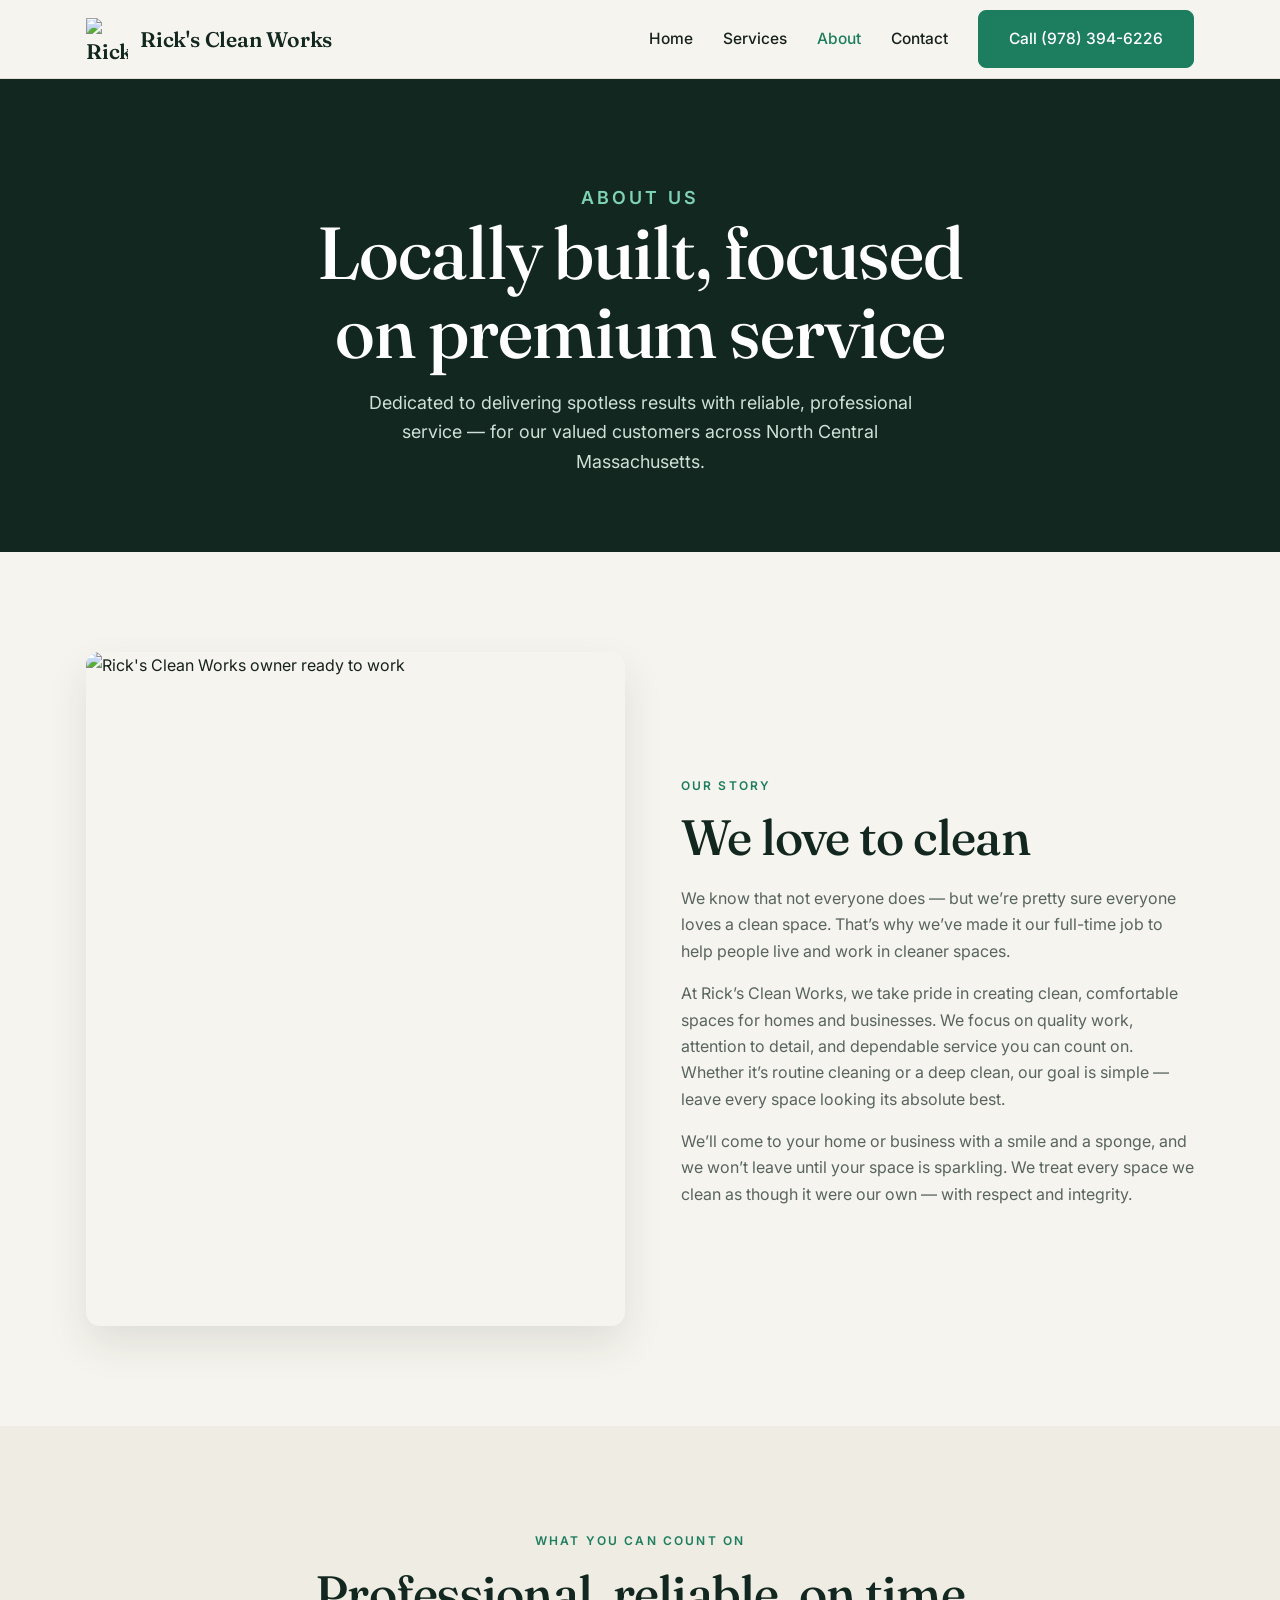
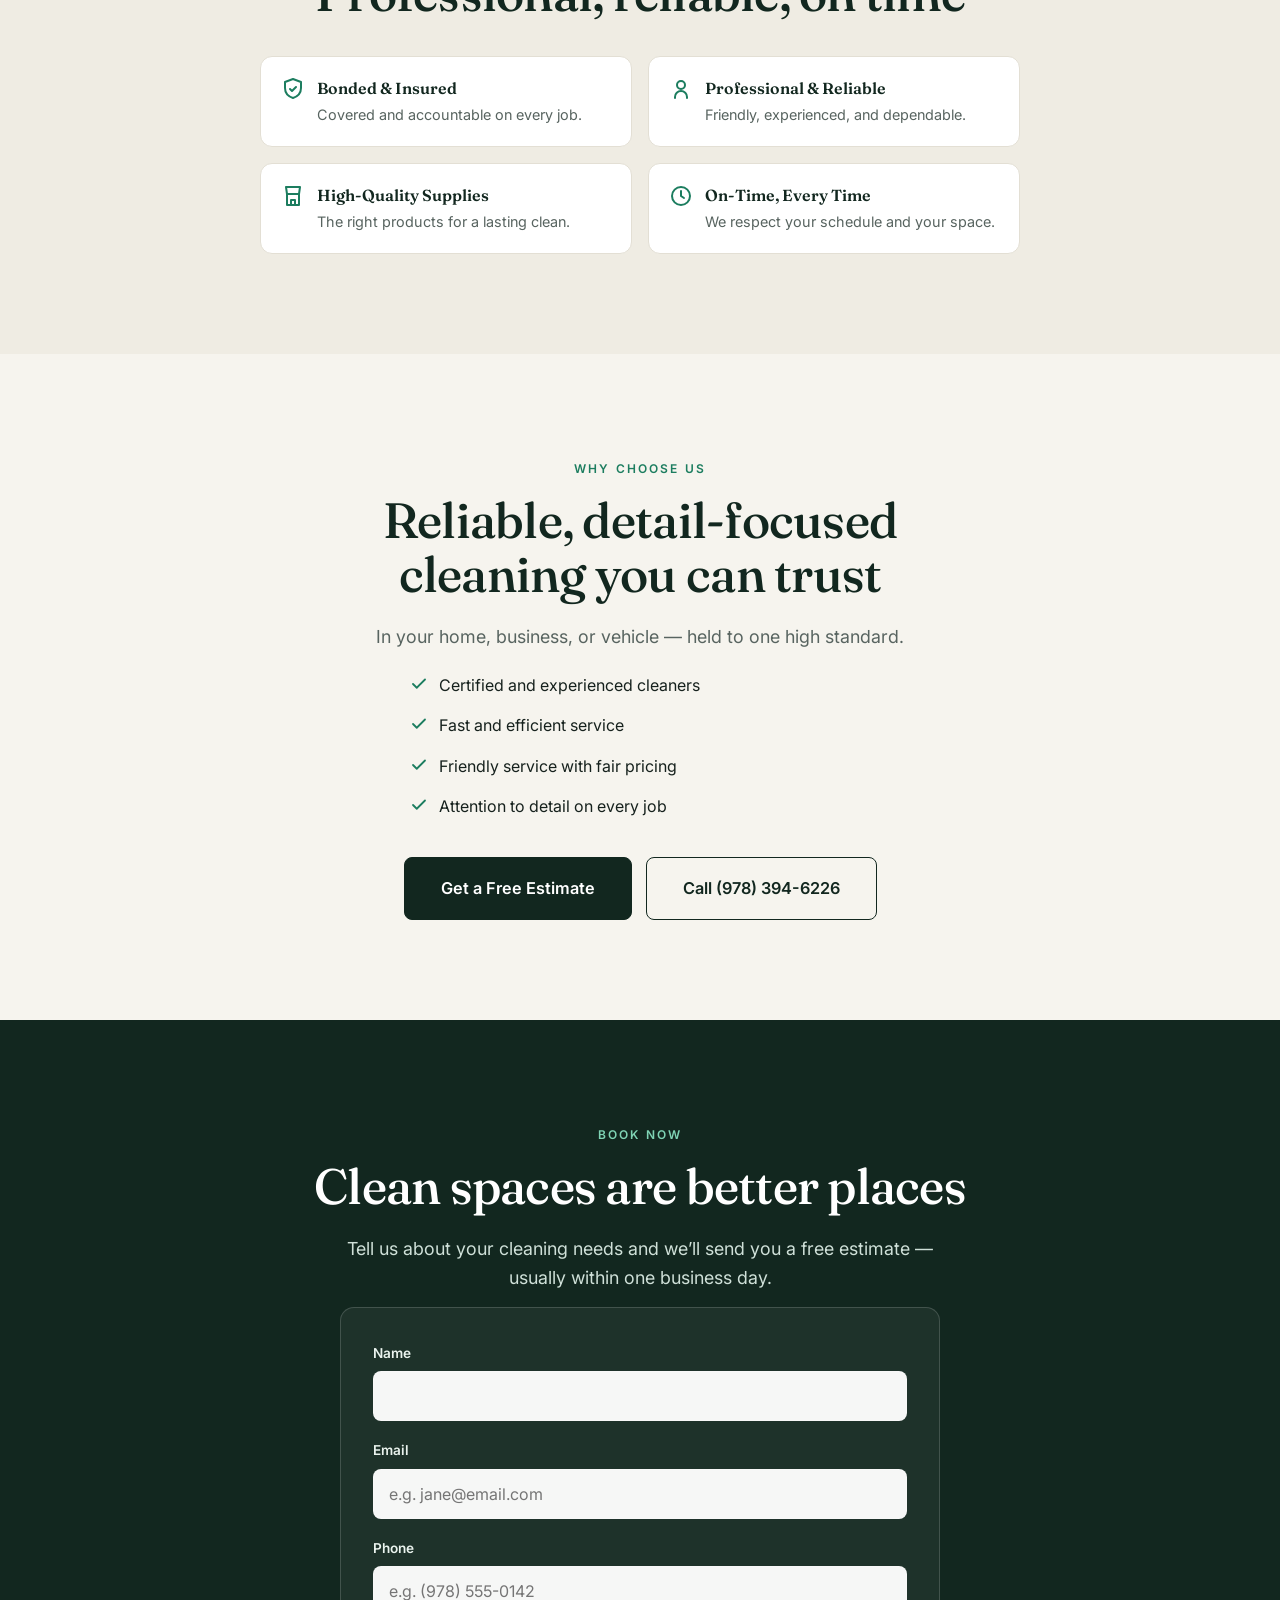
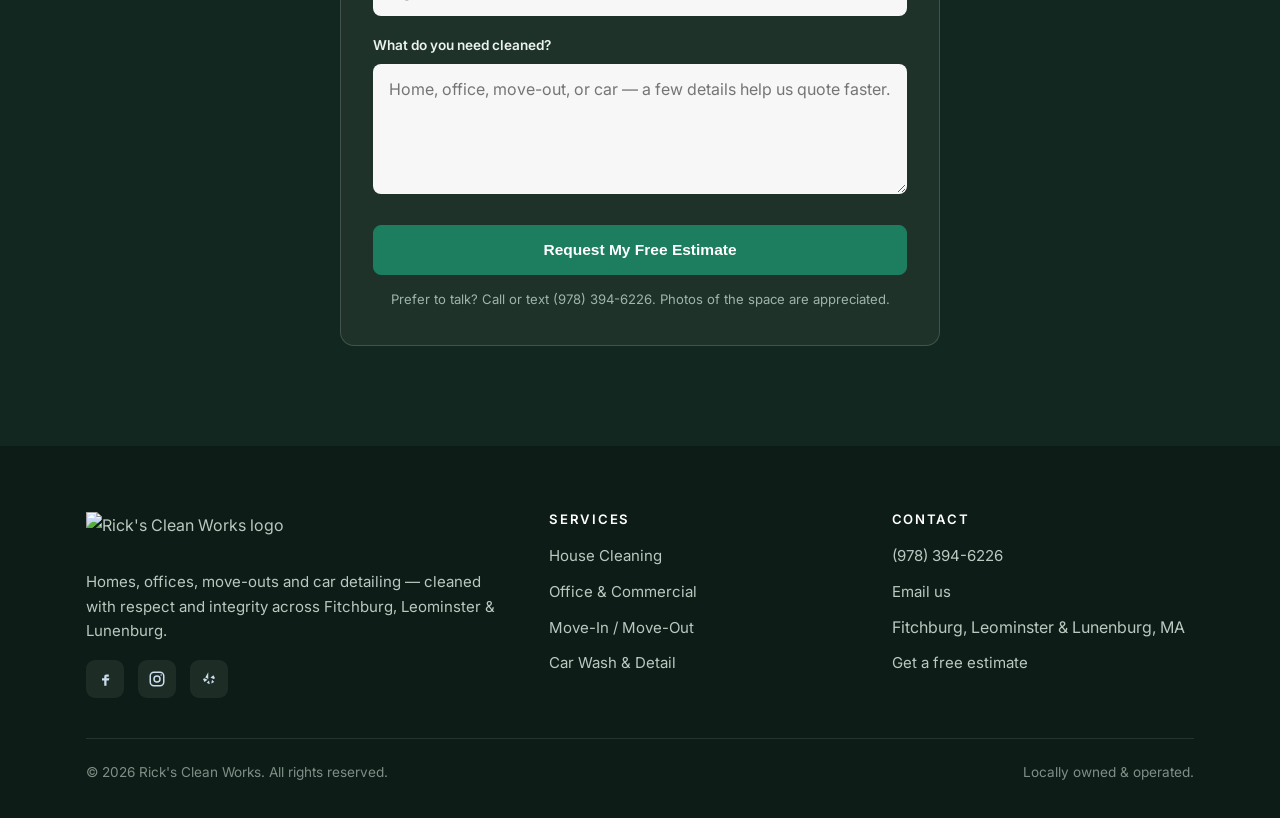
==== about.html @ 92e83bea "Add files via upload" ====
<!DOCTYPE html>
<html lang="en">
<head>
<meta charset="UTF-8">
<meta name="viewport" content="width=device-width, initial-scale=1">
<title>About Rick's Clean Works | Fitchburg, MA Cleaning Company</title>
<meta name="description" content="Rick's Clean Works is a locally owned, bonded & insured cleaning and detailing company in Fitchburg, MA. Reliable, detail-focused service for homes, offices and vehicles.">
<link rel="canonical" href="https://www.rickscleanworks.com/about">
<meta property="og:type" content="website">
<meta property="og:title" content="About Rick's Clean Works | Fitchburg, MA Cleaning Company">
<meta property="og:description" content="Locally owned, bonded & insured cleaning and detailing in Fitchburg, MA. Reliable, detail-focused service you can count on.">
<meta property="og:url" content="https://www.rickscleanworks.com/about">
<meta property="og:image" content="https://www.rickscleanworks.com/assets/og-image.jpg">
<meta name="twitter:card" content="summary_large_image">
<meta name="twitter:title" content="About Rick's Clean Works | Fitchburg, MA Cleaning Company">
<meta name="twitter:description" content="Locally owned, bonded & insured cleaning and detailing in Fitchburg, MA.">
<meta name="twitter:image" content="https://www.rickscleanworks.com/assets/og-image.jpg">
<link rel="preconnect" href="https://fonts.googleapis.com">
<link rel="preconnect" href="https://fonts.gstatic.com" crossorigin>
<link href="https://fonts.googleapis.com/css2?family=Fraunces:opsz,wght@9..144,400;9..144,500;9..144,600&family=Inter:wght@300;400;500;600&display=swap" rel="stylesheet">
<link rel="stylesheet" href="styles.css">
<script type="application/ld+json">
{
  "@context": "https://schema.org",
  "@type": "LocalBusiness",
  "name": "Rick's Clean Works",
  "image": "https://www.rickscleanworks.com/assets/og-image.jpg",
  "url": "https://www.rickscleanworks.com/about",
  "telephone": "+1-978-394-6226",
  "email": "ricklulimachi@rickscleanworks.com",
  "priceRange": "$$",
  "address": { "@type": "PostalAddress", "addressLocality": "Fitchburg", "addressRegion": "MA", "addressCountry": "US" },
  "areaServed": ["Fitchburg, MA", "Leominster, MA", "Lunenburg, MA"],
  "sameAs": [
    "https://facebook.com/profile.php?id=61590182191311",
    "http://instagram.com/rickscleanworks/",
    "http://yelp.com/biz/SFwKLmyk39MObXMphbTqpw"
  ],
  "aggregateRating": { "@type": "AggregateRating", "ratingValue": "5.0", "reviewCount": "6" }
}
</script>
</head>
<body>
<a href="#main" class="skip">Skip to content</a>

<header class="site">
  <div class="wrap nav">
    <a class="brand" href="index.html" aria-label="Rick's Clean Works home">
      <img src="assets/logo.png" alt="Rick's Clean Works logo" width="42" height="42">
      Rick's Clean Works
    </a>
    <nav class="nav-links" id="nav" aria-label="Primary">
      <a class="link" href="index.html">Home</a>
      <a class="link" href="services.html">Services</a>
      <a class="link active" href="about.html">About</a>
      <a class="link" href="contact.html">Contact</a>
      <a class="btn btn-accent" href="tel:+19783946226">Call (978) 394-6226</a>
    </nav>
    <button class="menu-toggle" aria-label="Open menu" aria-expanded="false">&#9776;</button>
  </div>
</header>

<main id="main">
  <section class="page-hero">
    <div class="wrap">
      <p class="eyebrow">About us</p>
      <h1>Locally built, focused on premium service</h1>
      <p>Dedicated to delivering spotless results with reliable, professional service — for our valued customers across North Central Massachusetts.</p>
    </div>
  </section>

  <section>
    <div class="wrap about-hero">
      <div class="media"><img src="assets/about-rick-photo.jpg" alt="Rick's Clean Works owner ready to work" loading="lazy"></div>
      <div class="reveal">
        <p class="eyebrow">Our story</p>
        <h2>We love to clean</h2>
        <p style="color:var(--muted);margin-bottom:16px">We know that not everyone does — but we&rsquo;re pretty sure everyone loves a clean space. That&rsquo;s why we&rsquo;ve made it our full-time job to help people live and work in cleaner spaces.</p>
        <p style="color:var(--muted);margin-bottom:16px">At Rick&rsquo;s Clean Works, we take pride in creating clean, comfortable spaces for homes and businesses. We focus on quality work, attention to detail, and dependable service you can count on. Whether it&rsquo;s routine cleaning or a deep clean, our goal is simple — leave every space looking its absolute best.</p>
        <p style="color:var(--muted)">We&rsquo;ll come to your home or business with a smile and a sponge, and we won&rsquo;t leave until your space is sparkling. We treat every space we clean as though it were our own — with respect and integrity.</p>
      </div>
    </div>
  </section>

  <section class="band-soft">
    <div class="wrap">
      <div class="center reveal">
        <p class="eyebrow">What you can count on</p>
        <h2>Professional, reliable, on time</h2>
      </div>
      <div class="badges reveal" style="max-width:760px;margin:36px auto 0">
        <div class="badge">
          <svg width="24" height="24" viewBox="0 0 24 24" fill="none" stroke="currentColor" stroke-width="2" stroke-linecap="round" stroke-linejoin="round" aria-hidden="true"><path d="M12 2 4 5v6c0 5.5 3.8 8.6 8 10 4.2-1.4 8-4.5 8-10V5z"/><path d="m9 12 2 2 4-4"/></svg>
          <div><b>Bonded &amp; Insured</b><span>Covered and accountable on every job.</span></div>
        </div>
        <div class="badge">
          <svg width="24" height="24" viewBox="0 0 24 24" fill="none" stroke="currentColor" stroke-width="2" stroke-linecap="round" stroke-linejoin="round" aria-hidden="true"><circle cx="12" cy="8" r="4"/><path d="M6 21v-1a6 6 0 0 1 12 0v1"/></svg>
          <div><b>Professional &amp; Reliable</b><span>Friendly, experienced, and dependable.</span></div>
        </div>
        <div class="badge">
          <svg width="24" height="24" viewBox="0 0 24 24" fill="none" stroke="currentColor" stroke-width="2" stroke-linecap="round" stroke-linejoin="round" aria-hidden="true"><path d="M5 3h14l-1 7H6z"/><path d="M6 10v11h12V10"/><path d="M10 21v-5h4v5"/></svg>
          <div><b>High-Quality Supplies</b><span>The right products for a lasting clean.</span></div>
        </div>
        <div class="badge">
          <svg width="24" height="24" viewBox="0 0 24 24" fill="none" stroke="currentColor" stroke-width="2" stroke-linecap="round" stroke-linejoin="round" aria-hidden="true"><circle cx="12" cy="12" r="9"/><path d="M12 7v5l3 2"/></svg>
          <div><b>On-Time, Every Time</b><span>We respect your schedule and your space.</span></div>
        </div>
      </div>
    </div>
  </section>

  <section>
    <div class="wrap-narrow center reveal">
      <p class="eyebrow">Why choose us</p>
      <h2>Reliable, detail-focused cleaning you can trust</h2>
      <p class="section-intro">In your home, business, or vehicle — held to one high standard.</p>
      <ul class="checklist" style="max-width:460px;margin:14px auto 0;text-align:left">
        <li><svg width="18" height="18" viewBox="0 0 24 24" fill="none" stroke="currentColor" stroke-width="2.4" stroke-linecap="round" stroke-linejoin="round" aria-hidden="true"><path d="M20 6 9 17l-5-5"/></svg> Certified and experienced cleaners</li>
        <li><svg width="18" height="18" viewBox="0 0 24 24" fill="none" stroke="currentColor" stroke-width="2.4" stroke-linecap="round" stroke-linejoin="round" aria-hidden="true"><path d="M20 6 9 17l-5-5"/></svg> Fast and efficient service</li>
        <li><svg width="18" height="18" viewBox="0 0 24 24" fill="none" stroke="currentColor" stroke-width="2.4" stroke-linecap="round" stroke-linejoin="round" aria-hidden="true"><path d="M20 6 9 17l-5-5"/></svg> Friendly service with fair pricing</li>
        <li><svg width="18" height="18" viewBox="0 0 24 24" fill="none" stroke="currentColor" stroke-width="2.4" stroke-linecap="round" stroke-linejoin="round" aria-hidden="true"><path d="M20 6 9 17l-5-5"/></svg> Attention to detail on every job</li>
      </ul>
      <div class="actions" style="justify-content:center;margin-top:30px">
        <a class="btn btn-primary btn-lg" href="contact.html">Get a Free Estimate</a>
        <a class="btn btn-ghost btn-lg" href="tel:+19783946226">Call (978) 394-6226</a>
      </div>
    </div>
  </section>

  <!-- CTA + FORM -->
  <section class="cta-band" id="quote">
    <div class="wrap center">
      <p class="eyebrow">Book now</p>
      <h2>Clean spaces are better places</h2>
      <p class="section-intro">Tell us about your cleaning needs and we&rsquo;ll send you a free estimate — usually within one business day.</p>
      <div class="form-card">
        <form class="lead-form" action="https://formsubmit.co/ricklulimachi@rickscleanworks.com" method="POST" novalidate>
          <input type="hidden" name="_subject" value="New lead from RicksCleanWorks.com (About)">
          <input type="hidden" name="_template" value="table">
          <input type="hidden" name="_captcha" value="false">
          <input type="hidden" name="_autoresponse" value="Thanks for reaching out to Rick's Clean Works — we received your request and will reply within one business day.">
          <input type="text" name="_honey" style="display:none" tabindex="-1" autocomplete="off">
          <div class="field">
            <label for="name">Name</label>
            <input id="name" name="name" type="text" autocomplete="name" required>
            <span class="err">Please enter your name.</span>
          </div>
          <div class="field">
            <label for="email">Email</label>
            <input id="email" name="email" type="email" inputmode="email" autocomplete="email" placeholder="e.g. jane@email.com" spellcheck="false" required>
            <span class="err">Please enter a valid email.</span>
          </div>
          <div class="field">
            <label for="phone">Phone</label>
            <input id="phone" name="phone" type="tel" inputmode="tel" autocomplete="tel" placeholder="e.g. (978) 555-0142">
          </div>
          <div class="field">
            <label for="message">What do you need cleaned?</label>
            <textarea id="message" name="message" placeholder="Home, office, move-out, or car — a few details help us quote faster." required></textarea>
            <span class="err">Please add a short message.</span>
          </div>
          <button class="btn btn-accent" type="submit">Request My Free Estimate</button>
          <p class="form-note">Prefer to talk? Call or text (978) 394-6226. Photos of the space are appreciated.</p>
        </form>
      </div>
    </div>
  </section>
</main>

<footer class="site-foot">
  <div class="wrap">
    <div class="foot-grid">
      <div>
        <img src="assets/logo.png" alt="Rick's Clean Works logo">
        <p>Homes, offices, move-outs and car detailing — cleaned with respect and integrity across Fitchburg, Leominster &amp; Lunenburg.</p>
        <div class="foot-social">
          <a href="https://facebook.com/profile.php?id=61590182191311" aria-label="Facebook" target="_blank" rel="noopener"><svg width="18" height="18" viewBox="0 0 24 24" fill="currentColor" aria-hidden="true"><path d="M14 9h3V6h-3c-2 0-3 1-3 3v2H8v3h3v7h3v-7h3l1-3h-4V9c0-.6.4-1 1-1z"/></svg></a>
          <a href="http://instagram.com/rickscleanworks/" aria-label="Instagram" target="_blank" rel="noopener"><svg width="18" height="18" viewBox="0 0 24 24" fill="none" stroke="currentColor" stroke-width="2" aria-hidden="true"><rect x="3" y="3" width="18" height="18" rx="5"/><circle cx="12" cy="12" r="4"/><circle cx="17.5" cy="6.5" r="1" fill="currentColor" stroke="none"/></svg></a>
          <a href="http://yelp.com/biz/SFwKLmyk39MObXMphbTqpw" aria-label="Yelp" target="_blank" rel="noopener"><svg width="18" height="18" viewBox="0 0 24 24" fill="currentColor" aria-hidden="true"><path d="M11 3v9l-4-2 4-7zm-5 8 4 2-4 3-2-4 2-1zm3 6 3-3 1 5-4-2zm6 1 1-5 3 3-4 2zm3-6-4-2 4-3 2 4-2 1z"/></svg></a>
        </div>
      </div>
      <div>
        <h4>Services</h4>
        <ul>
          <li><a href="services.html#house-cleaning">House Cleaning</a></li>
          <li><a href="services.html#office-cleaning">Office &amp; Commercial</a></li>
          <li><a href="services.html#move-out">Move-In / Move-Out</a></li>
          <li><a href="services.html#car-detailing">Car Wash &amp; Detail</a></li>
        </ul>
      </div>
      <div>
        <h4>Contact</h4>
        <ul>
          <li><a href="tel:+19783946226">(978) 394-6226</a></li>
          <li><a href="mailto:ricklulimachi@rickscleanworks.com">Email us</a></li>
          <li>Fitchburg, Leominster &amp; Lunenburg, MA</li>
          <li><a href="contact.html">Get a free estimate</a></li>
        </ul>
      </div>
    </div>
    <div class="foot-bottom">
      <span>&copy; <span id="yr"></span> Rick's Clean Works. All rights reserved.</span>
      <span>Locally owned &amp; operated.</span>
    </div>
  </div>
</footer>
<script src="site.js" defer></script>
</body>
</html>
---- styles.css ----
/* ============================================================
   Rick's Clean Works — luxury static site
   Field: residential + commercial cleaning + car detailing
   Palette: deep forest ink + fresh emerald accent + warm off-white
   Type: Fraunces (display) + Inter (body)
   ============================================================ */
:root{
  --bg:#f6f4ee;
  --surface:#ffffff;
  --surface-2:#efece3;
  --text:#16211d;
  --muted:#586460;
  --primary:#12271f;
  --primary-soft:#1c3a30;
  --accent:#1c7d5f;
  --accent-dark:#156349;
  --line:#e3dfd4;
  --star:#e0a63c;
  --max:1160px;
  --radius:14px;
  --shadow:0 18px 40px rgba(18,39,31,.10);
  --shadow-sm:0 8px 20px rgba(18,39,31,.07);
}
*{box-sizing:border-box;margin:0;padding:0}
html{scroll-behavior:smooth}
body{font-family:'Inter',system-ui,-apple-system,sans-serif;color:var(--text);background:var(--bg);line-height:1.65;-webkit-font-smoothing:antialiased;text-rendering:optimizeLegibility}
h1,h2,h3,h4{font-family:'Fraunces','Georgia',serif;font-weight:500;line-height:1.08;letter-spacing:-.015em;text-wrap:balance;color:var(--primary)}
a{color:inherit;text-decoration:none}
img{max-width:100%;height:auto;display:block}
ul{list-style:none}

/* layout */
.wrap{max-width:var(--max);margin:0 auto;padding:0 26px}
.wrap-narrow{max-width:820px;margin:0 auto;padding:0 26px}
section{padding:100px 0}
.eyebrow{display:inline-block;text-transform:uppercase;letter-spacing:.18em;font-size:.75rem;font-weight:600;color:var(--accent);margin-bottom:16px}
h1{font-size:clamp(2.6rem,6vw,4.6rem)}
h2{font-size:clamp(1.9rem,4vw,3.1rem);margin-bottom:20px}
h3{font-size:1.4rem;margin-bottom:10px}
.lead{font-size:1.2rem;color:var(--muted);max-width:640px;margin:20px 0 34px}
.section-intro{font-size:1.12rem;color:var(--muted);max-width:640px;margin-bottom:14px}
.center{text-align:center}
.center .lead,.center .section-intro{margin-left:auto;margin-right:auto}

/* skip link */
.skip{position:absolute;left:-9999px}
.skip:focus{left:12px;top:12px;background:var(--primary);color:#fff;padding:12px 18px;border-radius:8px;z-index:200}

/* buttons */
.btn{display:inline-flex;align-items:center;gap:9px;padding:15px 30px;border-radius:8px;font-weight:600;font-size:.97rem;cursor:pointer;border:1.6px solid var(--primary);transition:transform .2s ease,background .2s ease,color .2s ease,border-color .2s ease;touch-action:manipulation}
.btn:focus-visible{outline:3px solid var(--accent);outline-offset:3px}
.btn-primary{background:var(--primary);color:#fff}
.btn-primary:hover{background:var(--accent);border-color:var(--accent);transform:translateY(-2px)}
.btn-accent{background:var(--accent);color:#fff;border-color:var(--accent)}
.btn-accent:hover{background:var(--accent-dark);border-color:var(--accent-dark);transform:translateY(-2px)}
.btn-ghost{background:transparent;color:var(--primary)}
.btn-ghost:hover{background:var(--primary);color:#fff}
.btn-lg{padding:17px 36px;font-size:1.02rem}

/* header */
.site{position:sticky;top:0;z-index:100;background:rgba(246,244,238,.88);backdrop-filter:blur(10px);border-bottom:1px solid var(--line)}
.nav{display:flex;align-items:center;justify-content:space-between;height:78px;gap:20px}
.brand{display:flex;align-items:center;gap:12px;font-family:'Fraunces',serif;font-size:1.32rem;font-weight:600;color:var(--primary);letter-spacing:-.01em}
.brand img{height:42px;width:auto}
.nav-links{display:flex;align-items:center;gap:30px}
.nav-links a{font-weight:500;font-size:.97rem}
.nav-links a.link:hover{color:var(--accent)}
.nav-links a.active{color:var(--accent)}
.menu-toggle{display:none;font-size:1.6rem;background:none;border:0;cursor:pointer;color:var(--primary);line-height:1;padding:6px}

/* hero */
.hero{position:relative;color:#fff;text-align:left;overflow:hidden}
.hero .bg{position:absolute;inset:0;z-index:0}
.hero .bg img{width:100%;height:100%;object-fit:cover}
.hero .bg::after{content:"";position:absolute;inset:0;background:linear-gradient(105deg,rgba(10,26,20,.90) 0%,rgba(10,26,20,.72) 45%,rgba(10,26,20,.34) 100%)}
.hero .wrap{position:relative;z-index:1;padding-top:112px;padding-bottom:112px}
.hero h1{color:#fff;max-width:14ch}
.hero .lead{color:#dfe8e2;max-width:560px}
.hero .eyebrow{color:#7fd3b4}
.actions{display:flex;gap:14px;flex-wrap:wrap;align-items:center}
.hero .btn-ghost{color:#fff;border-color:rgba(255,255,255,.6)}
.hero .btn-ghost:hover{background:#fff;color:var(--primary);border-color:#fff}

/* trust bar */
.trustbar{background:var(--primary);color:#eaf3ee;padding:26px 0}
.trustbar .row{display:flex;flex-wrap:wrap;justify-content:center;align-items:center;gap:16px 44px;text-align:center}
.trustbar .item{display:flex;align-items:center;gap:10px;font-size:.95rem;font-weight:500}
.trustbar svg{flex:none;color:#7fd3b4}
.trustbar .stars{color:var(--star);letter-spacing:2px}

/* service cards */
.grid{display:grid;grid-template-columns:repeat(4,1fr);gap:24px}
.grid-2{grid-template-columns:repeat(2,1fr)}
.grid-3{grid-template-columns:repeat(3,1fr)}
.scard{background:var(--surface);border:1px solid var(--line);border-radius:var(--radius);overflow:hidden;display:flex;flex-direction:column;transition:transform .22s ease,box-shadow .22s ease}
.scard:hover{transform:translateY(-5px);box-shadow:var(--shadow)}
.scard .thumb{aspect-ratio:4/3;overflow:hidden;background:var(--surface-2)}
.scard .thumb img{width:100%;height:100%;object-fit:cover;transition:transform .4s ease}
.scard:hover .thumb img{transform:scale(1.05)}
.scard .body{padding:24px 24px 26px;display:flex;flex-direction:column;flex:1}
.scard h3{font-size:1.25rem}
.scard p{color:var(--muted);font-size:.97rem;flex:1}
.scard .more{margin-top:16px;font-weight:600;font-size:.9rem;color:var(--accent);display:inline-flex;align-items:center;gap:6px}
.scard:hover .more{gap:10px}

/* feature rows (services detail) */
.feature{display:grid;grid-template-columns:1fr 1fr;gap:56px;align-items:center;scroll-margin-top:100px}
.feature+.feature{margin-top:96px}
.feature.rev .media{order:2}
.feature .media{border-radius:var(--radius);overflow:hidden;box-shadow:var(--shadow-sm);aspect-ratio:4/3}
.feature .media img{width:100%;height:100%;object-fit:cover}
.feature .num{font-family:'Fraunces',serif;font-size:1rem;font-weight:600;color:var(--accent);letter-spacing:.14em}
.feature h3{font-size:clamp(1.6rem,3vw,2.2rem);margin:8px 0 14px}
.feature p{color:var(--muted);margin-bottom:14px}
.checklist{margin:18px 0 26px}
.checklist li{display:flex;gap:11px;align-items:flex-start;padding:7px 0;color:var(--text)}
.checklist svg{flex:none;color:var(--accent);margin-top:3px}

/* why-us / values */
.values{display:grid;grid-template-columns:repeat(4,1fr);gap:22px}
.value{background:var(--surface);border:1px solid var(--line);border-radius:var(--radius);padding:30px 26px;text-align:left}
.value .ico{width:46px;height:46px;border-radius:11px;background:var(--surface-2);display:flex;align-items:center;justify-content:center;color:var(--accent);margin-bottom:16px}
.value h3{font-size:1.16rem;margin-bottom:6px}
.value p{color:var(--muted);font-size:.95rem}

/* alt band */
.band-soft{background:var(--surface-2)}

/* reviews */
.reviews{display:grid;grid-template-columns:repeat(3,1fr);gap:24px}
.review{background:var(--surface);border:1px solid var(--line);border-radius:var(--radius);padding:30px 28px;display:flex;flex-direction:column}
.review .stars{color:var(--star);letter-spacing:2px;font-size:1.05rem;margin-bottom:14px}
.review p{font-size:1.02rem;color:var(--text);flex:1}
.review .who{margin-top:20px;display:flex;align-items:center;gap:12px}
.review .avatar{width:42px;height:42px;border-radius:50%;background:var(--primary);color:#fff;display:flex;align-items:center;justify-content:center;font-family:'Fraunces',serif;font-weight:600}
.review .name{font-weight:600;font-size:.96rem}
.review .src{font-size:.82rem;color:var(--muted)}
.rating-lead{display:flex;align-items:center;justify-content:center;gap:14px;margin-bottom:8px;flex-wrap:wrap}
.rating-lead .big{font-family:'Fraunces',serif;font-size:2.4rem;color:var(--primary);line-height:1}
.rating-lead .stars{color:var(--star);letter-spacing:3px;font-size:1.4rem}

/* service area */
.area-list{display:flex;flex-wrap:wrap;gap:12px;justify-content:center;margin-top:10px}
.area-list span{background:var(--surface);border:1px solid var(--line);border-radius:40px;padding:10px 22px;font-weight:500;font-size:.97rem}

/* CTA + form band */
.cta-band{background:var(--primary);color:#fff}
.cta-band h2{color:#fff}
.cta-band .eyebrow{color:#7fd3b4}
.cta-band .section-intro{color:#cfe0d8}
.form-card{max-width:600px;margin:0 auto;background:rgba(255,255,255,.05);border:1px solid rgba(255,255,255,.16);border-radius:var(--radius);padding:34px 32px}
.lead-form{text-align:left}
.field{margin-bottom:18px}
.field label{display:block;font-size:.85rem;font-weight:600;margin-bottom:7px;color:#eaf3ee}
.field input,.field textarea{width:100%;padding:14px 15px;font-size:16px;font-family:inherit;border:1.6px solid rgba(255,255,255,.22);border-radius:8px;background:rgba(255,255,255,.96);color:var(--text)}
.field input:focus,.field textarea:focus{outline:none;border-color:var(--accent);box-shadow:0 0 0 3px rgba(28,125,95,.35)}
.field textarea{min-height:130px;resize:vertical}
.err{color:#ffb4a8;font-size:.82rem;margin-top:6px;display:none}
.field.invalid .err{display:block}
.field.invalid input,.field.invalid textarea{border-color:#ff8f7d}
.lead-form .btn{width:100%;margin-top:6px;justify-content:center}
.form-note{font-size:.82rem;color:#9fb4aa;margin-top:14px;text-align:center}

/* contact split */
.contact-split{display:grid;grid-template-columns:1fr 1fr;gap:56px;align-items:start}
.contact-info h3{margin-bottom:6px}
.contact-info .line{display:flex;gap:13px;align-items:flex-start;padding:14px 0;border-bottom:1px solid var(--line)}
.contact-info .line svg{flex:none;color:var(--accent);margin-top:3px}
.contact-info .line a{font-weight:500}
.contact-info .line a:hover{color:var(--accent)}
.contact-info .k{font-size:.8rem;text-transform:uppercase;letter-spacing:.12em;color:var(--muted);margin-bottom:2px}
.opts{margin:18px 0 8px}
.opts li{display:flex;gap:11px;align-items:flex-start;padding:7px 0;color:var(--text)}
.opts svg{flex:none;color:var(--accent);margin-top:3px}

/* about hero split */
.about-hero{display:grid;grid-template-columns:1.05fr 1fr;gap:56px;align-items:center}
.about-hero .media{border-radius:var(--radius);overflow:hidden;box-shadow:var(--shadow);aspect-ratio:4/5}
.about-hero .media img{width:100%;height:100%;object-fit:cover}
.badges{display:grid;grid-template-columns:repeat(2,1fr);gap:16px;margin-top:8px}
.badge{display:flex;gap:12px;align-items:flex-start;background:var(--surface);border:1px solid var(--line);border-radius:12px;padding:18px 20px}
.badge svg{flex:none;color:var(--accent);margin-top:2px}
.badge b{display:block;font-size:1rem;color:var(--primary);font-family:'Fraunces',serif;font-weight:600}
.badge span{font-size:.9rem;color:var(--muted)}

/* page hero (interior) */
.page-hero{background:var(--primary);color:#fff;text-align:center;padding:88px 0 76px}
.page-hero h1{color:#fff}
.page-hero .eyebrow{color:#7fd3b4}
.page-hero p{color:#cfe0d8;max-width:600px;margin:16px auto 0;font-size:1.12rem}

/* footer */
.site-foot{background:#0d1c16;color:#b9c9c0;padding:66px 0 34px}
.foot-grid{display:grid;grid-template-columns:1.4fr 1fr 1fr;gap:40px;margin-bottom:40px}
.foot-grid .brand{color:#fff;margin-bottom:14px}
.foot-grid img{height:44px;margin-bottom:14px}
.foot-grid h4{color:#fff;font-family:'Inter',sans-serif;font-size:.82rem;text-transform:uppercase;letter-spacing:.13em;margin-bottom:16px;font-weight:600}
.foot-grid p,.foot-grid a{font-size:.94rem;color:#b9c9c0}
.foot-grid a:hover{color:#7fd3b4}
.foot-grid li{margin-bottom:9px}
.foot-social{display:flex;gap:14px;margin-top:16px}
.foot-social a{width:38px;height:38px;border-radius:9px;background:rgba(255,255,255,.07);display:flex;align-items:center;justify-content:center;color:#cde;transition:background .2s ease}
.foot-social a:hover{background:var(--accent)}
.foot-bottom{border-top:1px solid rgba(255,255,255,.1);padding-top:22px;display:flex;justify-content:space-between;flex-wrap:wrap;gap:10px;font-size:.85rem;color:#7d8f86}

/* responsive */
@media(max-width:1000px){
  .grid{grid-template-columns:repeat(2,1fr)}
  .values{grid-template-columns:repeat(2,1fr)}
}
@media(max-width:860px){
  .feature,.contact-split,.about-hero{grid-template-columns:1fr;gap:32px}
  .feature.rev .media{order:0}
  .reviews{grid-template-columns:1fr}
  .foot-grid{grid-template-columns:1fr;gap:30px}
  .about-hero .media{aspect-ratio:4/3;max-height:420px}
}
@media(max-width:640px){
  section{padding:66px 0}
  .hero .wrap{padding-top:80px;padding-bottom:80px}
  .grid,.grid-2,.grid-3{grid-template-columns:1fr}
  .values{grid-template-columns:1fr}
  .badges{grid-template-columns:1fr}
  .nav-links{display:none}
  .nav-links.open{display:flex;flex-direction:column;align-items:flex-start;position:absolute;top:78px;left:0;right:0;background:var(--bg);border-bottom:1px solid var(--line);padding:22px 26px;gap:18px}
  .nav-links.open .btn{width:100%;justify-content:center}
  .menu-toggle{display:block}
  .foot-bottom{flex-direction:column}
}
@media(prefers-reduced-motion:reduce){
  *{transition:none!important;animation:none!important;scroll-behavior:auto!important}
}

/* scroll reveal (progressive enhancement) */
.reveal{opacity:0;transform:translateY(18px);transition:opacity .6s ease,transform .6s ease}
.reveal.in{opacity:1;transform:none}
@media(prefers-reduced-motion:reduce){.reveal{opacity:1;transform:none}}
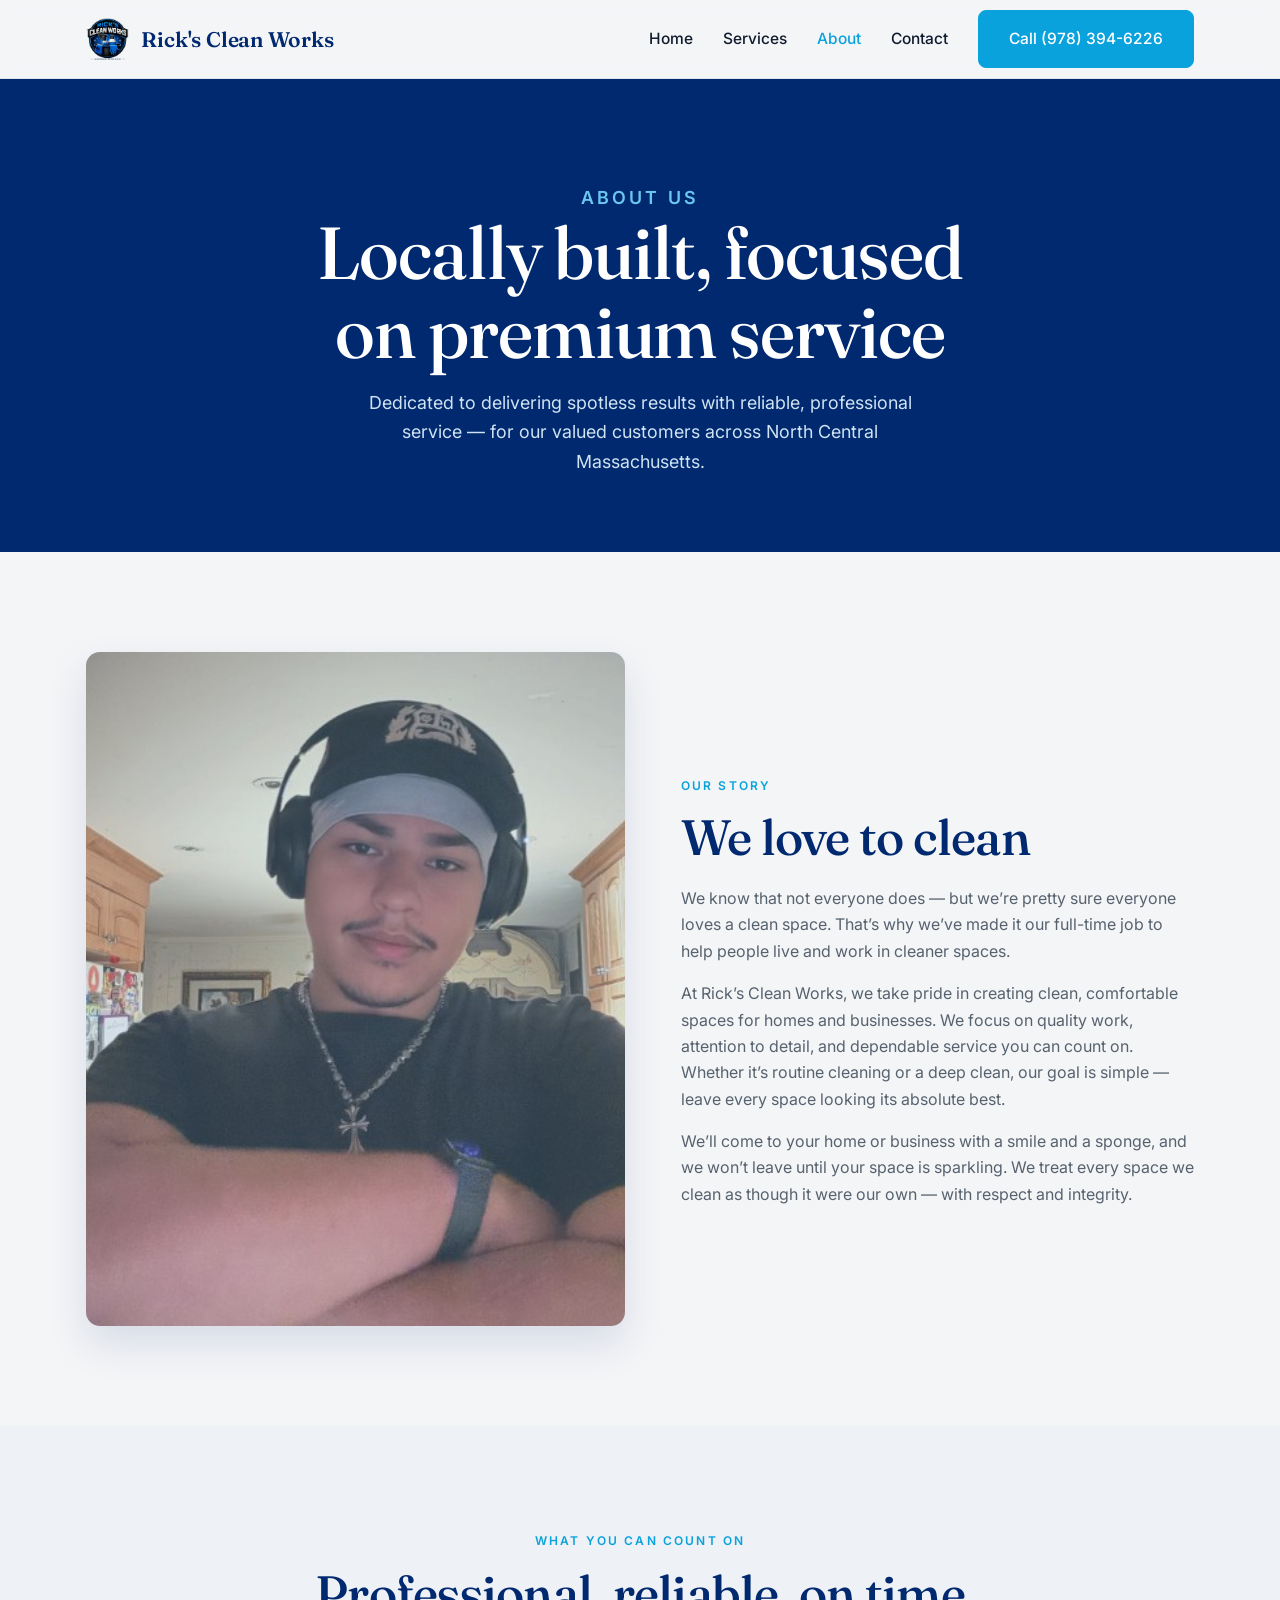
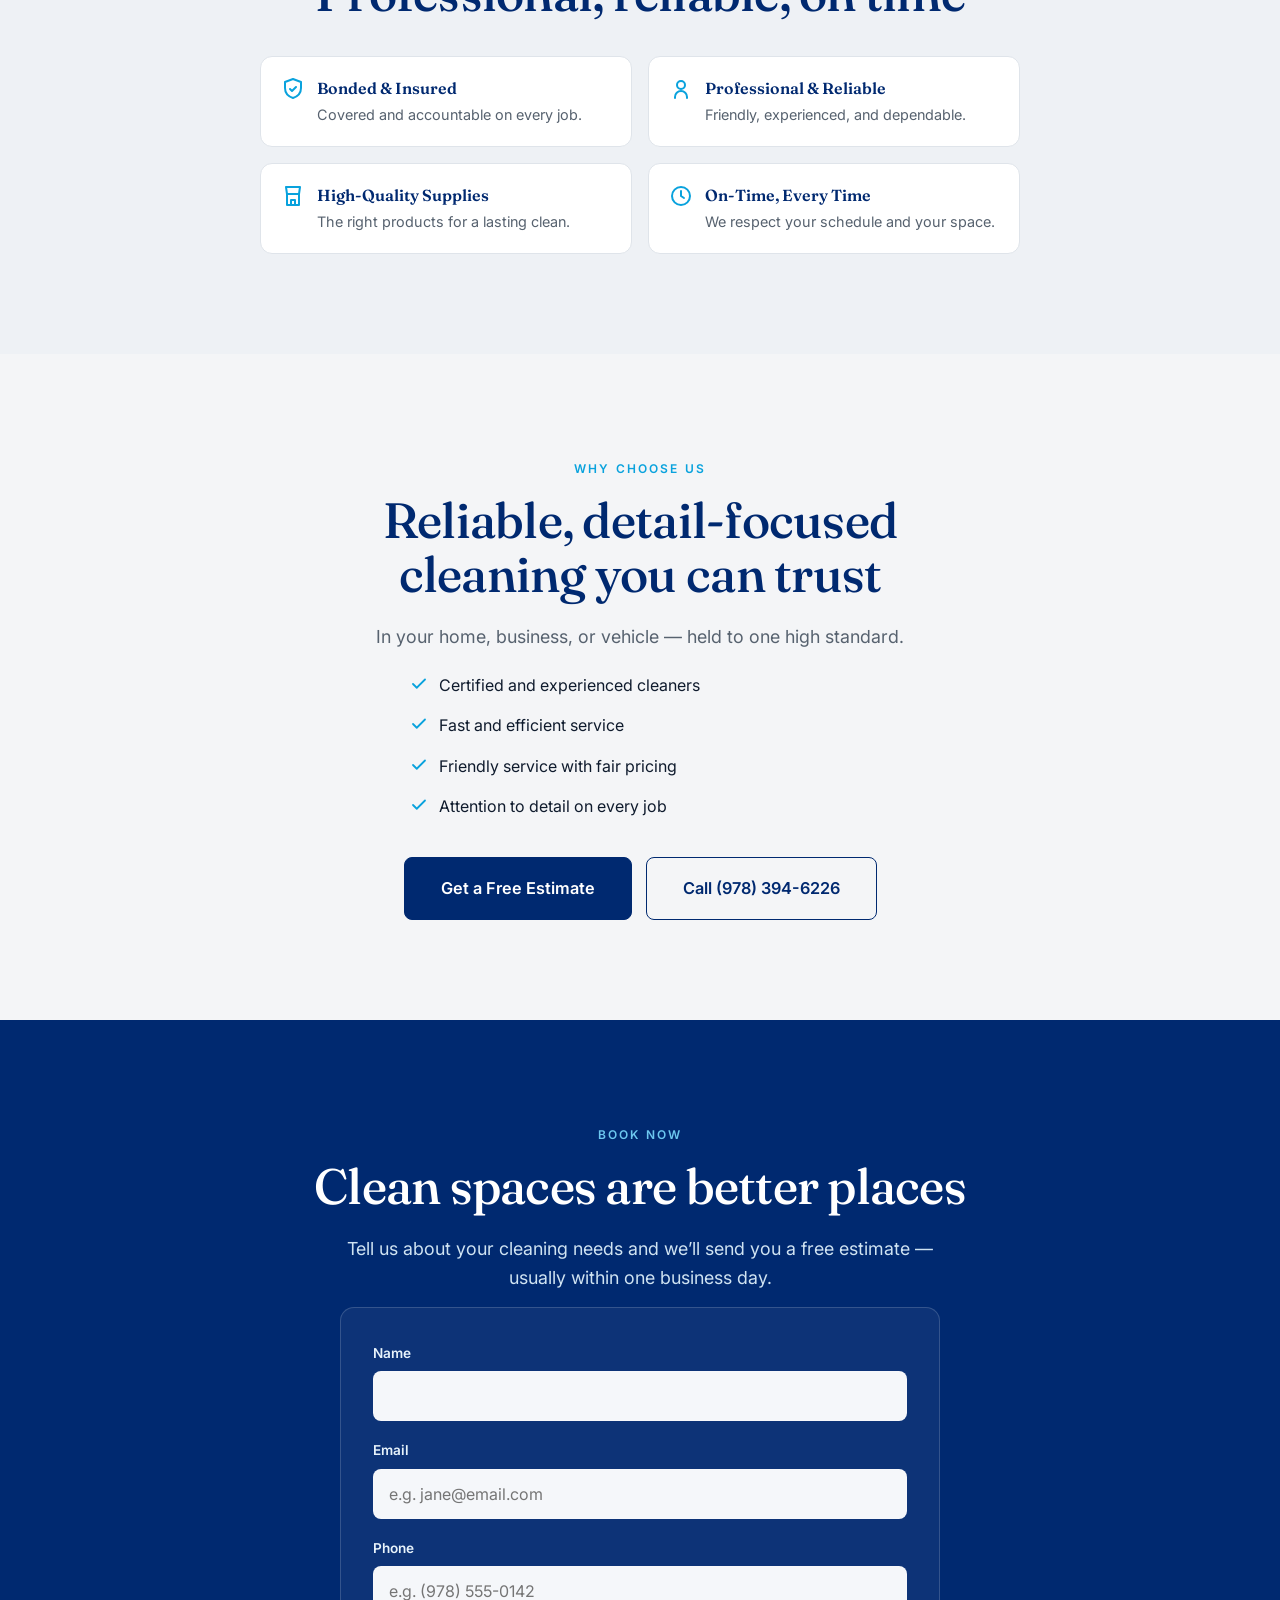
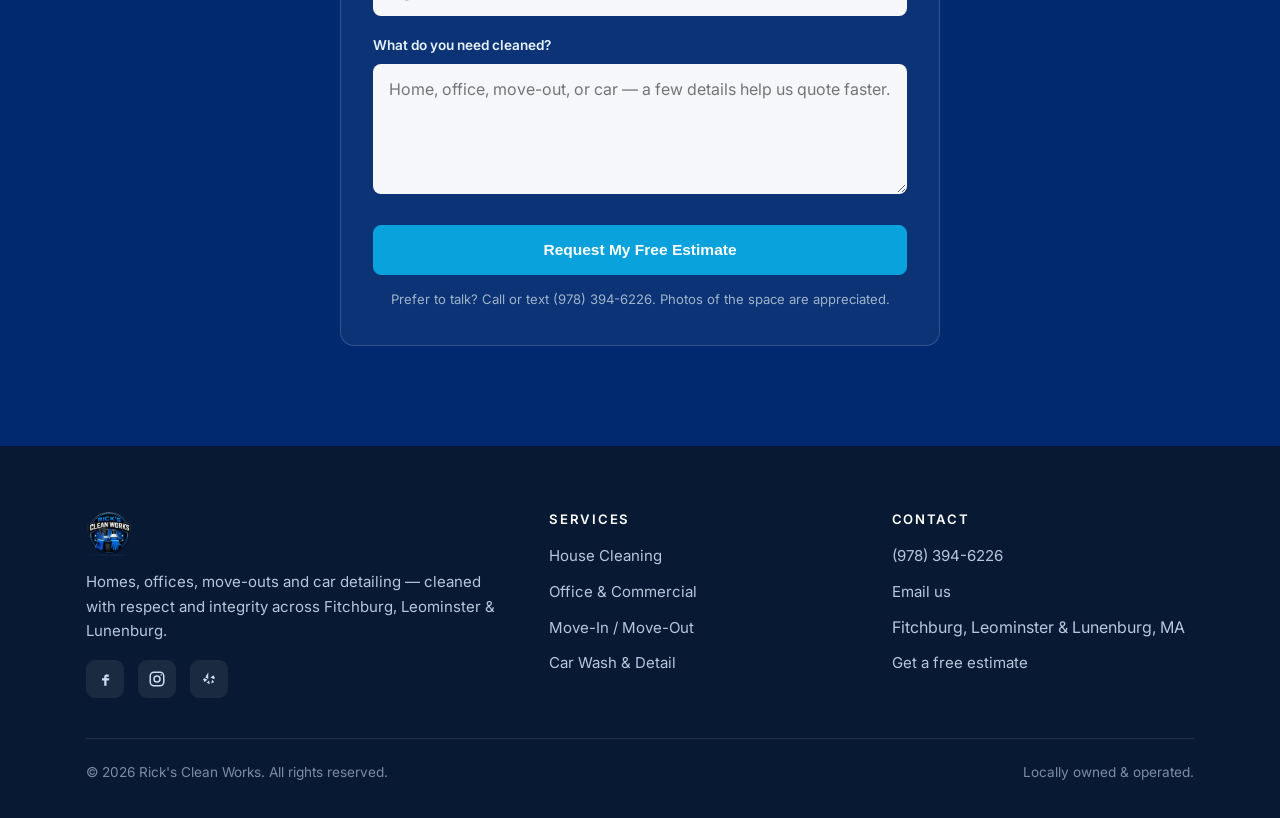
==== commit 8b769b7e: "Crop logo to badge shape with transparent background so it fits header/footer cleanly" ====
--- a/about.html
+++ b/about.html
@@ -46,7 +46,7 @@
 <header class="site">
   <div class="wrap nav">
     <a class="brand" href="index.html" aria-label="Rick's Clean Works home">
-      <img src="assets/logo.png" alt="Rick's Clean Works logo" width="42" height="42">
+      <img src="assets/logo.png" alt="Rick's Clean Works logo" width="43" height="42">
       Rick's Clean Works
     </a>
     <nav class="nav-links" id="nav" aria-label="Primary">
--- a/styles.css
+++ b/styles.css
@@ -1,25 +1,26 @@
 /* ============================================================
    Rick's Clean Works — luxury static site
    Field: residential + commercial cleaning + car detailing
-   Palette: deep forest ink + fresh emerald accent + warm off-white
+   Palette: matched to Rick's real brand (logo + live site) —
+   deep navy + bright sky blue accent + light warm-gray background
    Type: Fraunces (display) + Inter (body)
    ============================================================ */
 :root{
-  --bg:#f6f4ee;
+  --bg:#f4f5f7;
   --surface:#ffffff;
-  --surface-2:#efece3;
-  --text:#16211d;
-  --muted:#586460;
-  --primary:#12271f;
-  --primary-soft:#1c3a30;
-  --accent:#1c7d5f;
-  --accent-dark:#156349;
-  --line:#e3dfd4;
+  --surface-2:#eef1f5;
+  --text:#0f1b2d;
+  --muted:#57626f;
+  --primary:#002970;
+  --primary-soft:#0b3d8f;
+  --accent:#09a2dd;
+  --accent-dark:#0b84b8;
+  --line:#dfe4ea;
   --star:#e0a63c;
   --max:1160px;
   --radius:14px;
-  --shadow:0 18px 40px rgba(18,39,31,.10);
-  --shadow-sm:0 8px 20px rgba(18,39,31,.07);
+  --shadow:0 18px 40px rgba(0,41,112,.12);
+  --shadow-sm:0 8px 20px rgba(0,41,112,.08);
 }
 *{box-sizing:border-box;margin:0;padding:0}
 html{scroll-behavior:smooth}
@@ -58,7 +59,7 @@
 .btn-lg{padding:17px 36px;font-size:1.02rem}
 
 /* header */
-.site{position:sticky;top:0;z-index:100;background:rgba(246,244,238,.88);backdrop-filter:blur(10px);border-bottom:1px solid var(--line)}
+.site{position:sticky;top:0;z-index:100;background:rgba(244,245,247,.88);backdrop-filter:blur(10px);border-bottom:1px solid var(--line)}
 .nav{display:flex;align-items:center;justify-content:space-between;height:78px;gap:20px}
 .brand{display:flex;align-items:center;gap:12px;font-family:'Fraunces',serif;font-size:1.32rem;font-weight:600;color:var(--primary);letter-spacing:-.01em}
 .brand img{height:42px;width:auto}
@@ -72,20 +73,20 @@
 .hero{position:relative;color:#fff;text-align:left;overflow:hidden}
 .hero .bg{position:absolute;inset:0;z-index:0}
 .hero .bg img{width:100%;height:100%;object-fit:cover}
-.hero .bg::after{content:"";position:absolute;inset:0;background:linear-gradient(105deg,rgba(10,26,20,.90) 0%,rgba(10,26,20,.72) 45%,rgba(10,26,20,.34) 100%)}
+.hero .bg::after{content:"";position:absolute;inset:0;background:linear-gradient(105deg,rgba(0,20,54,.90) 0%,rgba(0,32,84,.72) 45%,rgba(0,41,112,.30) 100%)}
 .hero .wrap{position:relative;z-index:1;padding-top:112px;padding-bottom:112px}
 .hero h1{color:#fff;max-width:14ch}
-.hero .lead{color:#dfe8e2;max-width:560px}
-.hero .eyebrow{color:#7fd3b4}
+.hero .lead{color:#dce8f5;max-width:560px}
+.hero .eyebrow{color:#6cc7ef}
 .actions{display:flex;gap:14px;flex-wrap:wrap;align-items:center}
 .hero .btn-ghost{color:#fff;border-color:rgba(255,255,255,.6)}
 .hero .btn-ghost:hover{background:#fff;color:var(--primary);border-color:#fff}
 
 /* trust bar */
-.trustbar{background:var(--primary);color:#eaf3ee;padding:26px 0}
+.trustbar{background:var(--primary);color:#e7f3fb;padding:26px 0}
 .trustbar .row{display:flex;flex-wrap:wrap;justify-content:center;align-items:center;gap:16px 44px;text-align:center}
 .trustbar .item{display:flex;align-items:center;gap:10px;font-size:.95rem;font-weight:500}
-.trustbar svg{flex:none;color:#7fd3b4}
+.trustbar svg{flex:none;color:#6cc7ef}
 .trustbar .stars{color:var(--star);letter-spacing:2px}
 
 /* service cards */
@@ -146,12 +147,12 @@
 /* CTA + form band */
 .cta-band{background:var(--primary);color:#fff}
 .cta-band h2{color:#fff}
-.cta-band .eyebrow{color:#7fd3b4}
-.cta-band .section-intro{color:#cfe0d8}
+.cta-band .eyebrow{color:#6cc7ef}
+.cta-band .section-intro{color:#cfe3f2}
 .form-card{max-width:600px;margin:0 auto;background:rgba(255,255,255,.05);border:1px solid rgba(255,255,255,.16);border-radius:var(--radius);padding:34px 32px}
 .lead-form{text-align:left}
 .field{margin-bottom:18px}
-.field label{display:block;font-size:.85rem;font-weight:600;margin-bottom:7px;color:#eaf3ee}
+.field label{display:block;font-size:.85rem;font-weight:600;margin-bottom:7px;color:#e7f3fb}
 .field input,.field textarea{width:100%;padding:14px 15px;font-size:16px;font-family:inherit;border:1.6px solid rgba(255,255,255,.22);border-radius:8px;background:rgba(255,255,255,.96);color:var(--text)}
 .field input:focus,.field textarea:focus{outline:none;border-color:var(--accent);box-shadow:0 0 0 3px rgba(28,125,95,.35)}
 .field textarea{min-height:130px;resize:vertical}
@@ -159,7 +160,7 @@
 .field.invalid .err{display:block}
 .field.invalid input,.field.invalid textarea{border-color:#ff8f7d}
 .lead-form .btn{width:100%;margin-top:6px;justify-content:center}
-.form-note{font-size:.82rem;color:#9fb4aa;margin-top:14px;text-align:center}
+.form-note{font-size:.82rem;color:#9db4c9;margin-top:14px;text-align:center}
 
 /* contact split */
 .contact-split{display:grid;grid-template-columns:1fr 1fr;gap:56px;align-items:start}
@@ -186,22 +187,22 @@
 /* page hero (interior) */
 .page-hero{background:var(--primary);color:#fff;text-align:center;padding:88px 0 76px}
 .page-hero h1{color:#fff}
-.page-hero .eyebrow{color:#7fd3b4}
-.page-hero p{color:#cfe0d8;max-width:600px;margin:16px auto 0;font-size:1.12rem}
+.page-hero .eyebrow{color:#6cc7ef}
+.page-hero p{color:#cfe3f2;max-width:600px;margin:16px auto 0;font-size:1.12rem}
 
 /* footer */
-.site-foot{background:#0d1c16;color:#b9c9c0;padding:66px 0 34px}
+.site-foot{background:#081a33;color:#b7c6db;padding:66px 0 34px}
 .foot-grid{display:grid;grid-template-columns:1.4fr 1fr 1fr;gap:40px;margin-bottom:40px}
 .foot-grid .brand{color:#fff;margin-bottom:14px}
 .foot-grid img{height:44px;margin-bottom:14px}
 .foot-grid h4{color:#fff;font-family:'Inter',sans-serif;font-size:.82rem;text-transform:uppercase;letter-spacing:.13em;margin-bottom:16px;font-weight:600}
-.foot-grid p,.foot-grid a{font-size:.94rem;color:#b9c9c0}
-.foot-grid a:hover{color:#7fd3b4}
+.foot-grid p,.foot-grid a{font-size:.94rem;color:#b7c6db}
+.foot-grid a:hover{color:#6cc7ef}
 .foot-grid li{margin-bottom:9px}
 .foot-social{display:flex;gap:14px;margin-top:16px}
 .foot-social a{width:38px;height:38px;border-radius:9px;background:rgba(255,255,255,.07);display:flex;align-items:center;justify-content:center;color:#cde;transition:background .2s ease}
 .foot-social a:hover{background:var(--accent)}
-.foot-bottom{border-top:1px solid rgba(255,255,255,.1);padding-top:22px;display:flex;justify-content:space-between;flex-wrap:wrap;gap:10px;font-size:.85rem;color:#7d8f86}
+.foot-bottom{border-top:1px solid rgba(255,255,255,.1);padding-top:22px;display:flex;justify-content:space-between;flex-wrap:wrap;gap:10px;font-size:.85rem;color:#7c8ba3}
 
 /* responsive */
 @media(max-width:1000px){
@@ -234,4 +235,4 @@
 /* scroll reveal (progressive enhancement) */
 .reveal{opacity:0;transform:translateY(18px);transition:opacity .6s ease,transform .6s ease}
 .reveal.in{opacity:1;transform:none}
-@media(prefers-reduced-motion:reduce){.reveal{opacity:1;transform:none}}
+@media(pre
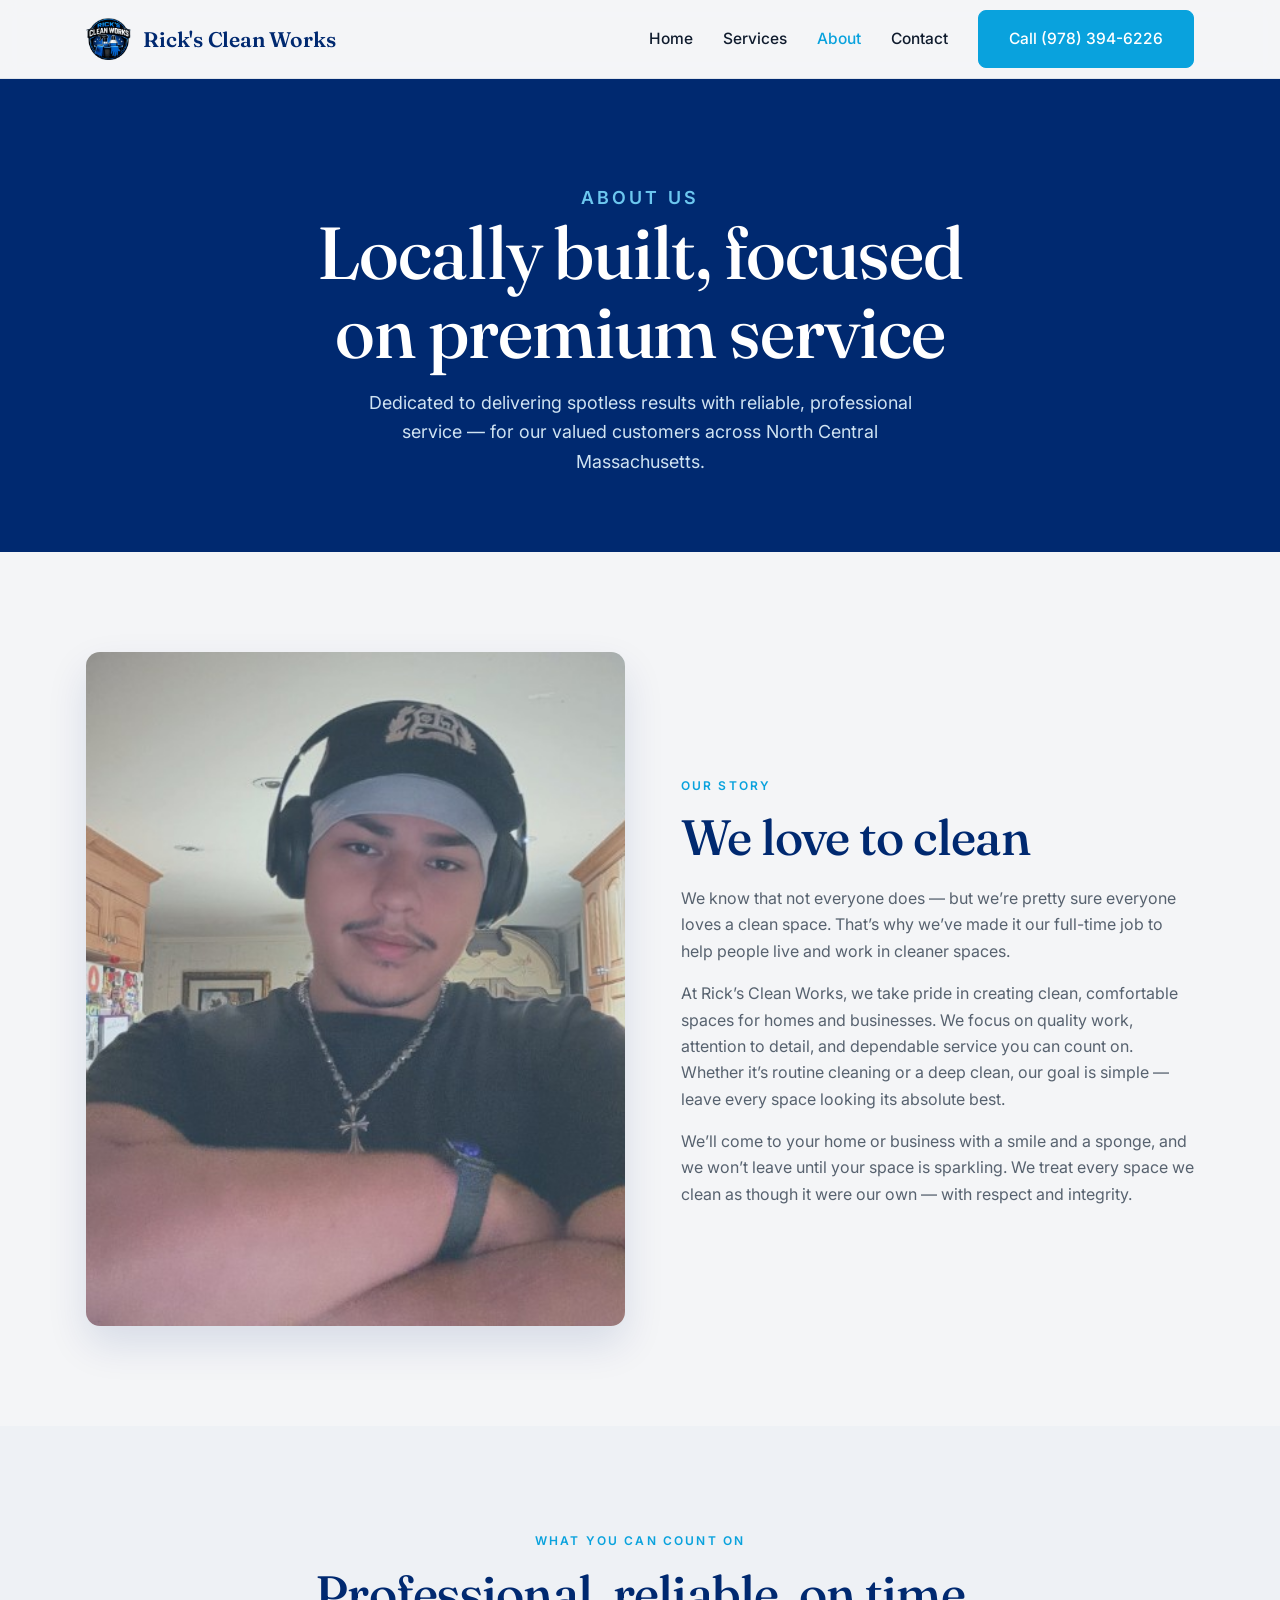
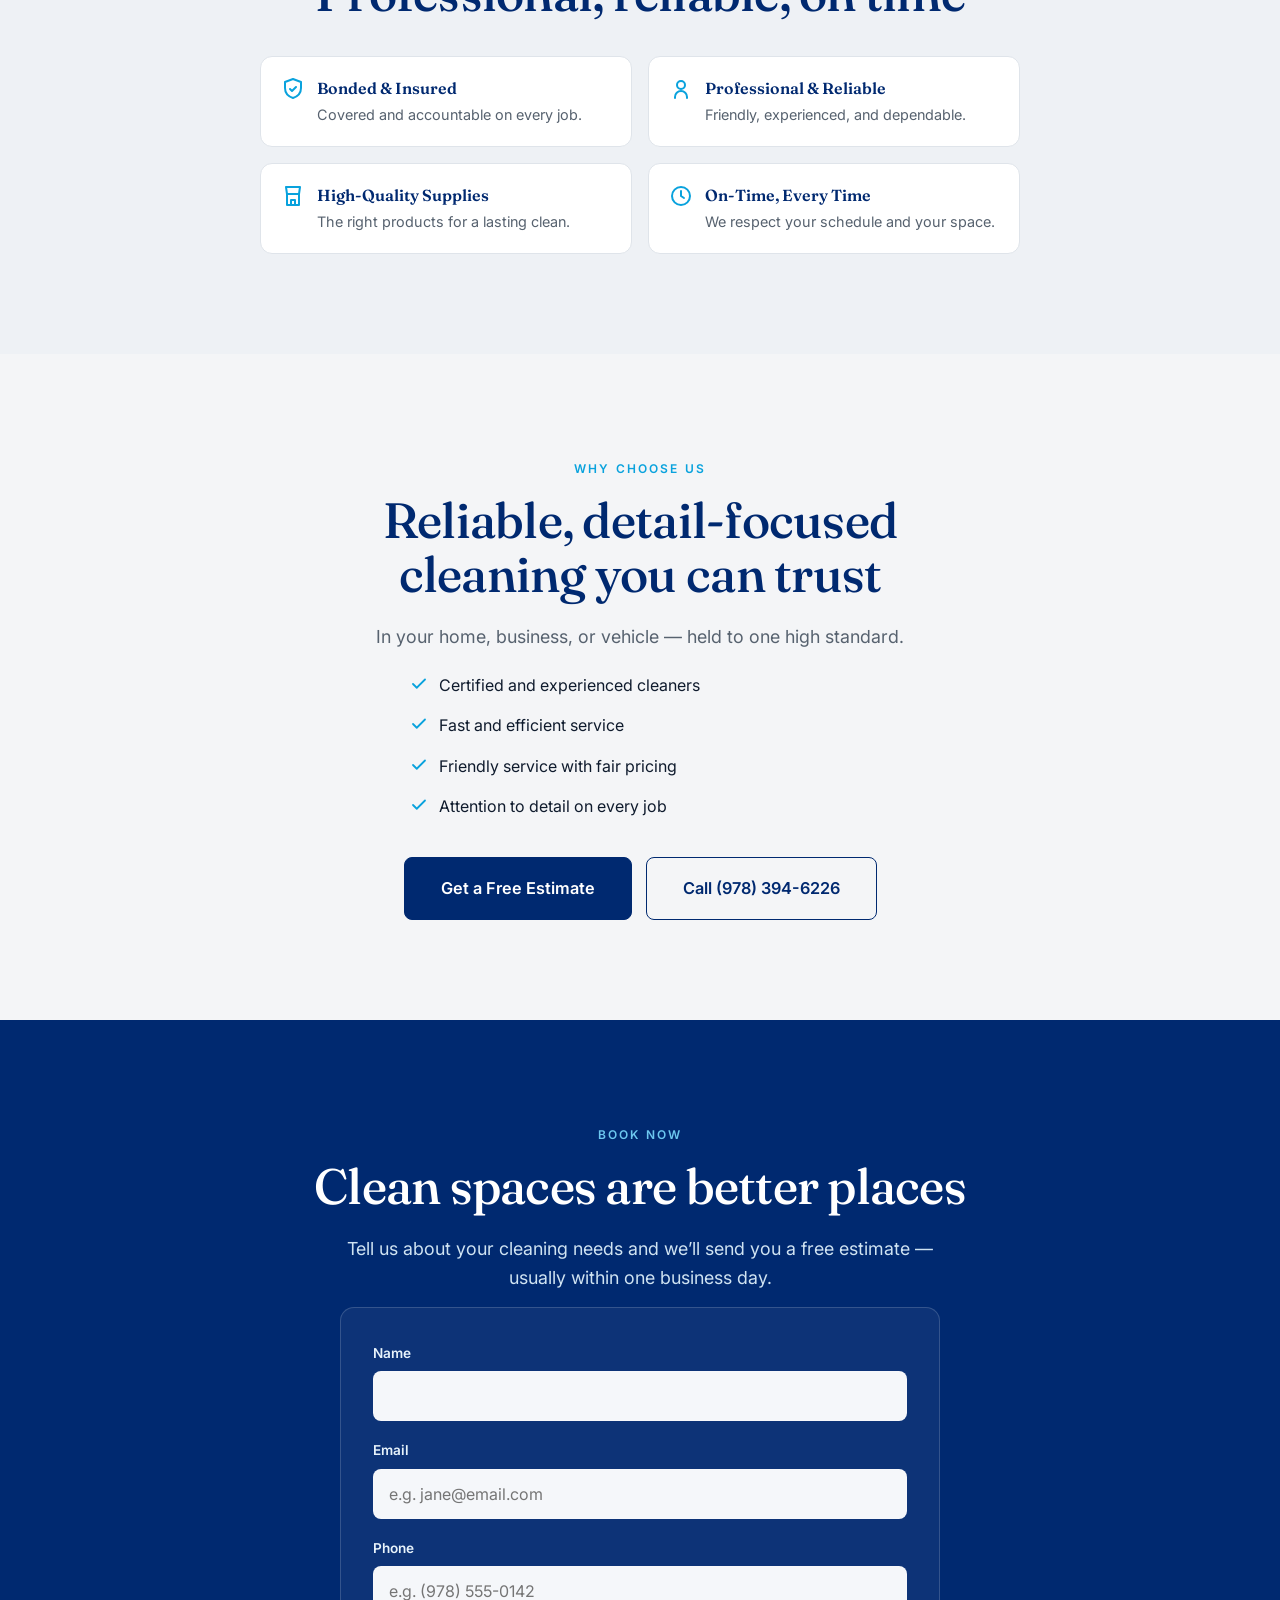
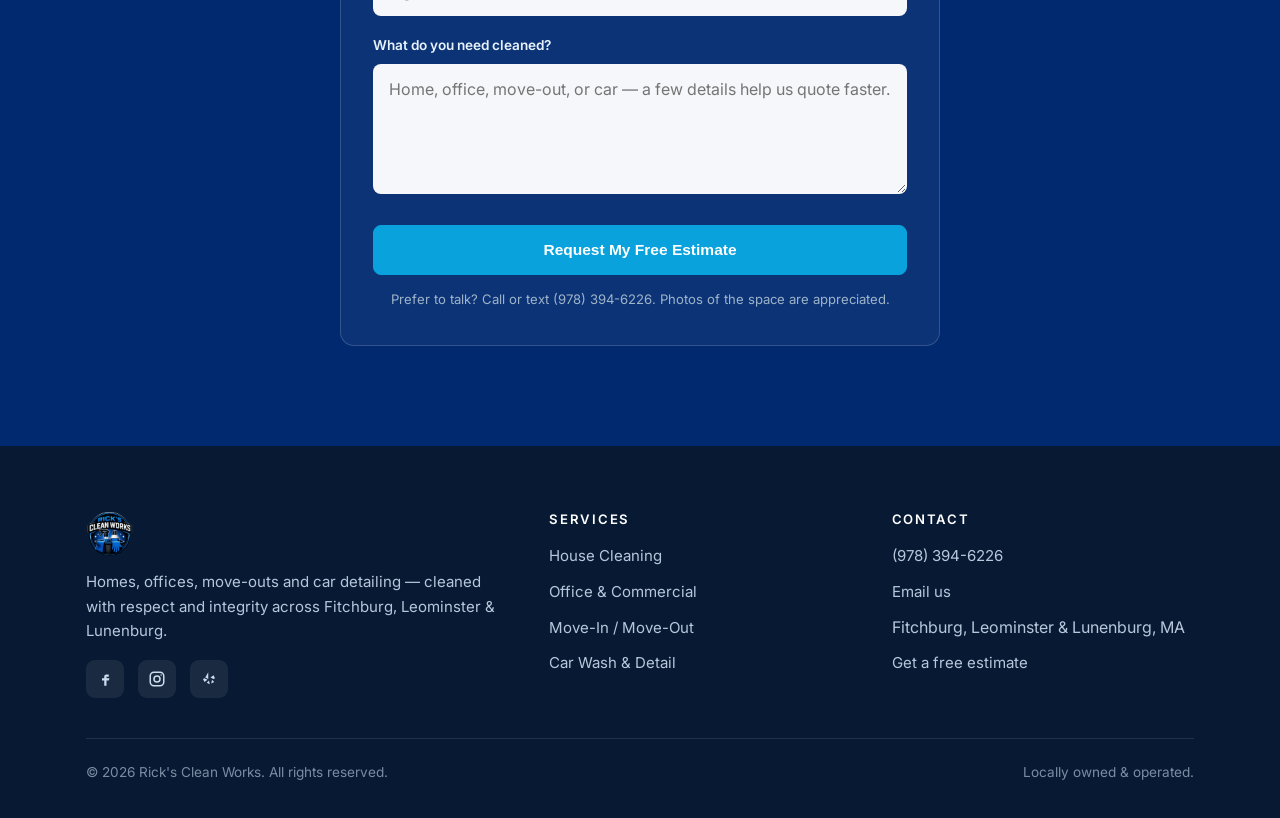
==== commit 2ba96524: "Fix logo tagline in header/footer: use badge-only mark The full logo (badge + 'CLEAN SPACES. BETTER " ====
--- a/about.html
+++ b/about.html
@@ -46,7 +46,7 @@
 <header class="site">
   <div class="wrap nav">
     <a class="brand" href="index.html" aria-label="Rick's Clean Works home">
-      <img src="assets/logo.png" alt="Rick's Clean Works logo" width="43" height="42">
+      <img src="assets/logo-mark.png" alt="Rick's Clean Works logo" width="45" height="42">
       Rick's Clean Works
     </a>
     <nav class="nav-links" id="nav" aria-label="Primary">
@@ -134,12 +134,8 @@
       <h2>Clean spaces are better places</h2>
       <p class="section-intro">Tell us about your cleaning needs and we&rsquo;ll send you a free estimate — usually within one business day.</p>
       <div class="form-card">
-        <form class="lead-form" action="https://formsubmit.co/ricklulimachi@rickscleanworks.com" method="POST" novalidate>
-          <input type="hidden" name="_subject" value="New lead from RicksCleanWorks.com (About)">
-          <input type="hidden" name="_template" value="table">
-          <input type="hidden" name="_captcha" value="false">
-          <input type="hidden" name="_autoresponse" value="Thanks for reaching out to Rick's Clean Works — we received your request and will reply within one business day.">
-          <input type="text" name="_honey" style="display:none" tabindex="-1" autocomplete="off">
+        <form class="lead-form" action="/api/lead" method="POST" novalidate>
+          <input type="hidden" name="_form" value="contact">
           <div class="field">
             <label for="name">Name</label>
             <input id="name" name="name" type="text" autocomplete="name" required>
@@ -171,7 +167,7 @@
   <div class="wrap">
     <div class="foot-grid">
       <div>
-        <img src="assets/logo.png" alt="Rick's Clean Works logo">
+        <img src="assets/logo-mark.png" alt="Rick's Clean Works logo">
         <p>Homes, offices, move-outs and car detailing — cleaned with respect and integrity across Fitchburg, Leominster &amp; Lunenburg.</p>
         <div class="foot-social">
           <a href="https://facebook.com/profile.php?id=61590182191311" aria-label="Facebook" target="_blank" rel="noopener"><svg width="18" height="18" viewBox="0 0 24 24" fill="currentColor" aria-hidden="true"><path d="M14 9h3V6h-3c-2 0-3 1-3 3v2H8v3h3v7h3v-7h3l1-3h-4V9c0-.6.4-1 1-1z"/></svg></a>
--- a/styles.css
+++ b/styles.css
@@ -73,11 +73,19 @@
 .hero{position:relative;color:#fff;text-align:left;overflow:hidden}
 .hero .bg{position:absolute;inset:0;z-index:0}
 .hero .bg img{width:100%;height:100%;object-fit:cover}
-.hero .bg::after{content:"";position:absolute;inset:0;background:linear-gradient(105deg,rgba(0,20,54,.90) 0%,rgba(0,32,84,.72) 45%,rgba(0,41,112,.30) 100%)}
+.hero .bg::after{content:"";position:absolute;inset:0;background:linear-gradient(105deg,rgba(0,20,54,.92) 0%,rgba(0,32,84,.80) 45%,rgba(0,41,112,.58) 100%)}
 .hero .wrap{position:relative;z-index:1;padding-top:112px;padding-bottom:112px}
 .hero h1{color:#fff;max-width:14ch}
 .hero .lead{color:#dce8f5;max-width:560px}
 .hero .eyebrow{color:#6cc7ef}
+
+/* hero split + breathing logo */
+.hero-split{display:grid;grid-template-columns:1.05fr .95fr;gap:52px;align-items:center}
+.hero-copy{min-width:0}
+.logo-hero{position:relative;z-index:1;justify-self:center;width:min(100%,430px);animation:floaty 4.6s ease-in-out infinite;will-change:transform}
+.logo-hero::before{content:"";position:absolute;left:50%;top:50%;transform:translate(-50%,-50%);width:120%;height:120%;border-radius:50%;background:radial-gradient(circle,rgba(9,162,221,.30) 0%,rgba(0,41,112,.22) 46%,rgba(0,41,112,0) 70%);z-index:-1}
+.logo-hero img{width:100%;height:auto;display:block;filter:drop-shadow(0 22px 30px rgba(0,10,30,.55))}
+@keyframes floaty{0%,100%{transform:translateY(0)}50%{transform:translateY(-10px)}}
 .actions{display:flex;gap:14px;flex-wrap:wrap;align-items:center}
 .hero .btn-ghost{color:#fff;border-color:rgba(255,255,255,.6)}
 .hero .btn-ghost:hover{background:#fff;color:var(--primary);border-color:#fff}
@@ -208,8 +216,14 @@
 @media(max-width:1000px){
   .grid{grid-template-columns:repeat(2,1fr)}
   .values{grid-template-columns:repeat(2,1fr)}
+  .hero-split{gap:36px}
+  .logo-hero{width:min(100%,340px)}
 }
 @media(max-width:860px){
+  .hero-split{grid-template-columns:1fr;gap:40px;text-align:center}
+  .hero h1,.hero .lead{max-width:none;margin-left:auto;margin-right:auto}
+  .hero .actions{justify-content:center}
+  .logo-hero{width:min(78%,300px)}
   .feature,.contact-split,.about-hero{grid-template-columns:1fr;gap:32px}
   .feature.rev .media{order:0}
   .reviews{grid-template-columns:1fr}
@@ -235,4 +249,6 @@
 /* scroll reveal (progressive enhancement) */
 .reveal{opacity:0;transform:translateY(18px);transition:opacity .6s ease,transform .6s ease}
 .reveal.in{opacity:1;transform:none}
-@media(pre+@media(prefers-reduced-motion:reduce){
+  .reveal{opacity:1;transform:none}
+}
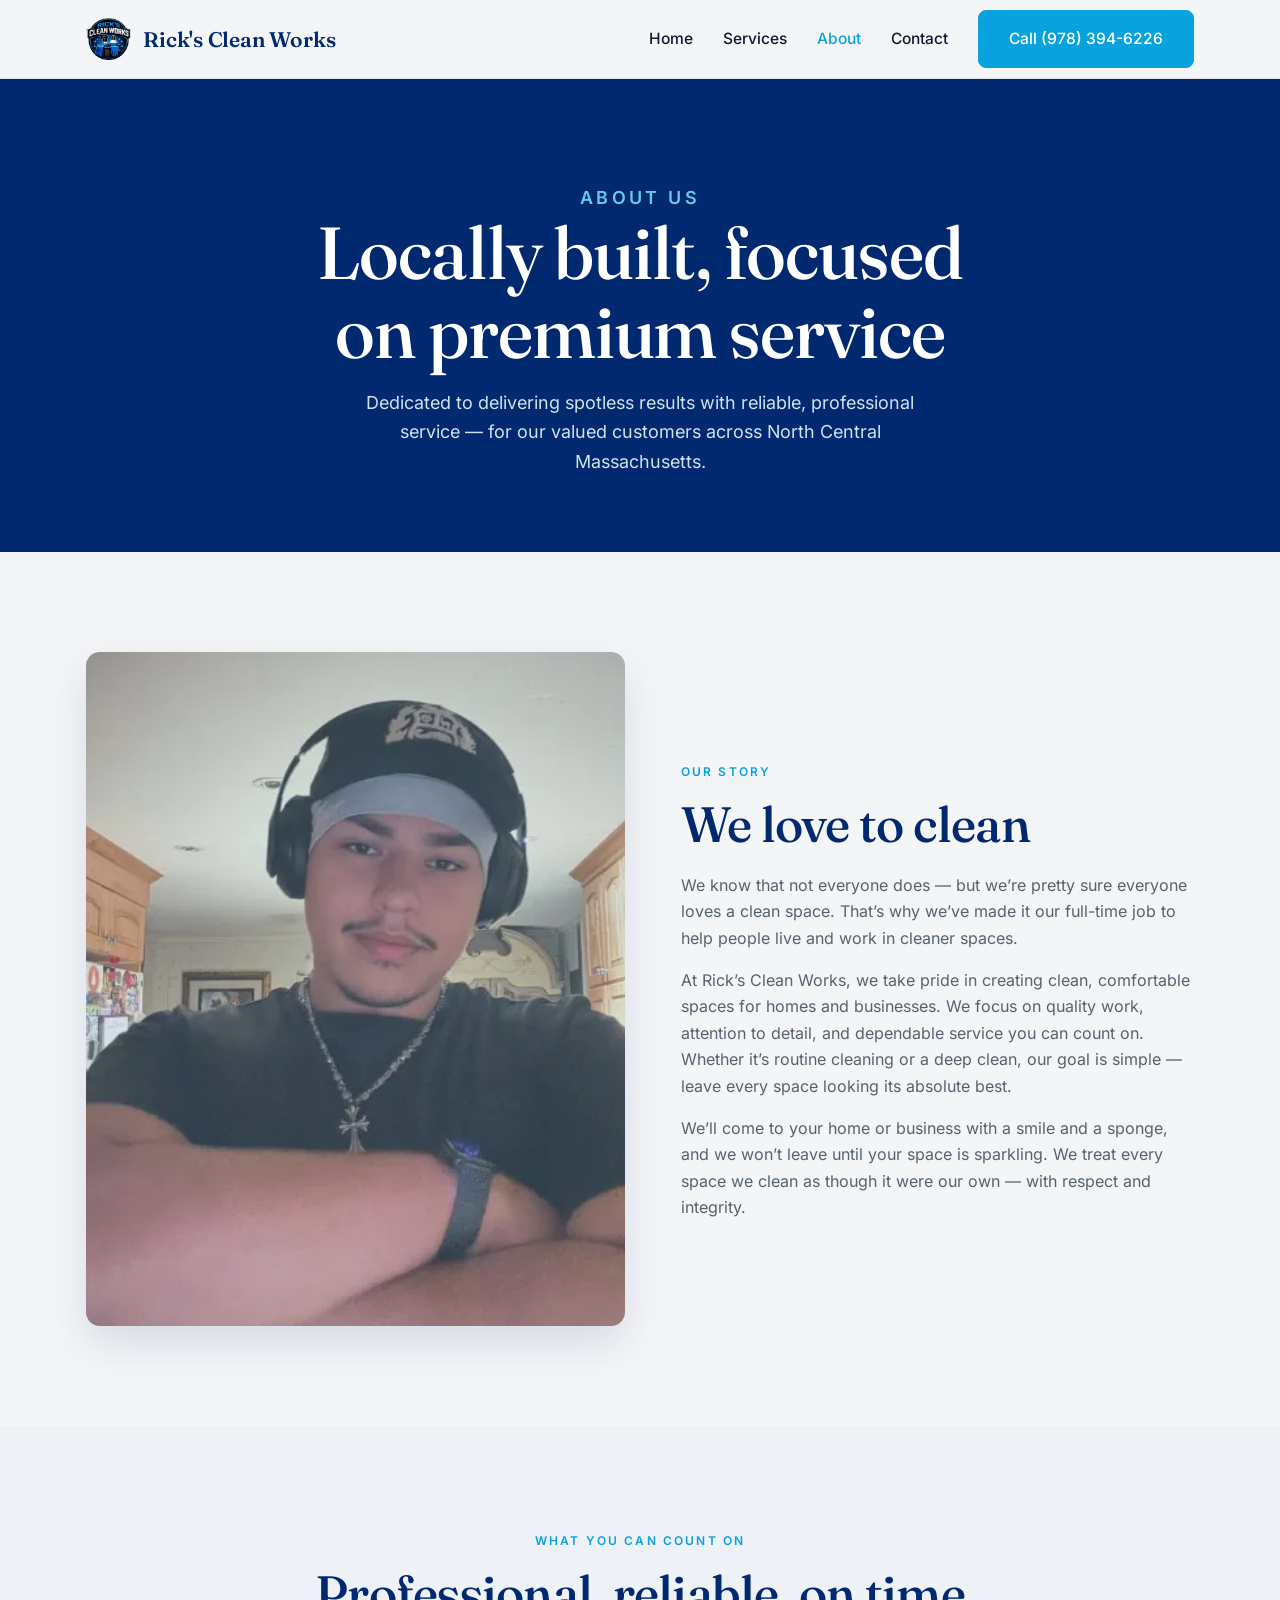
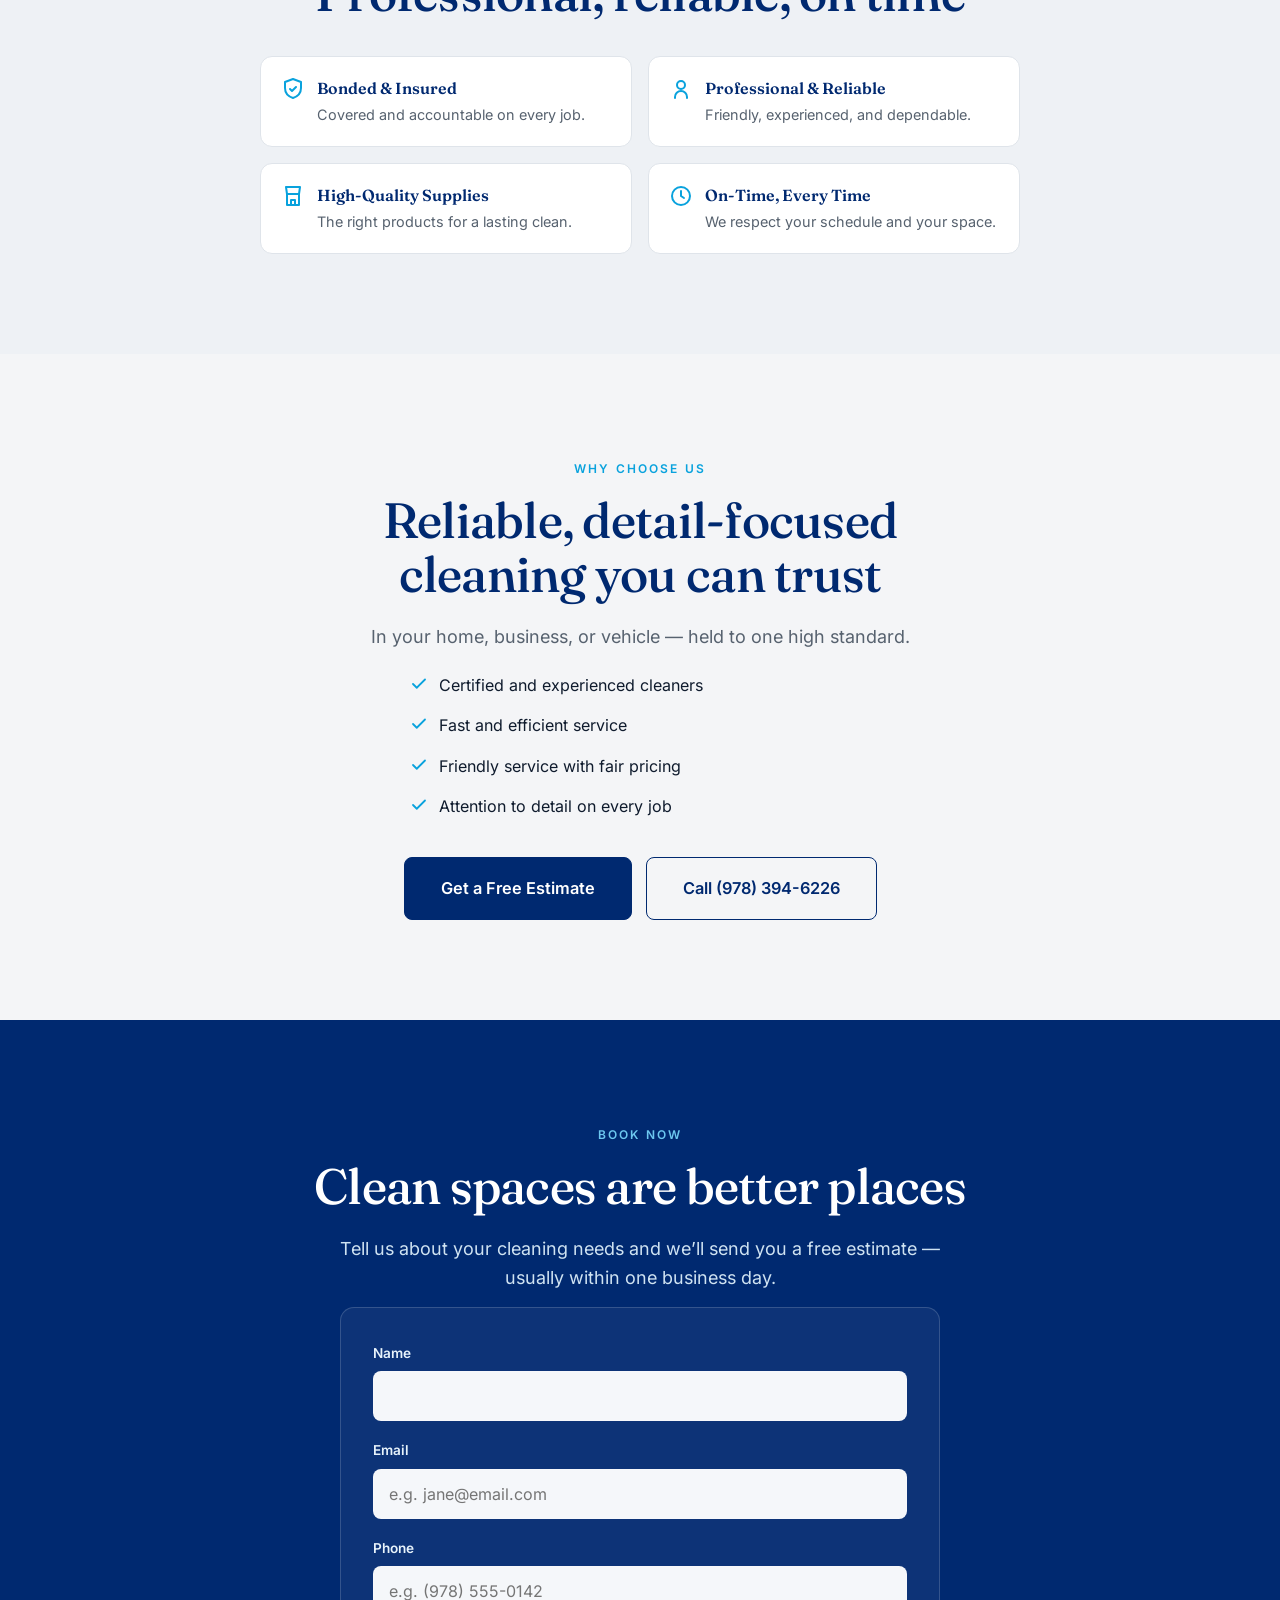
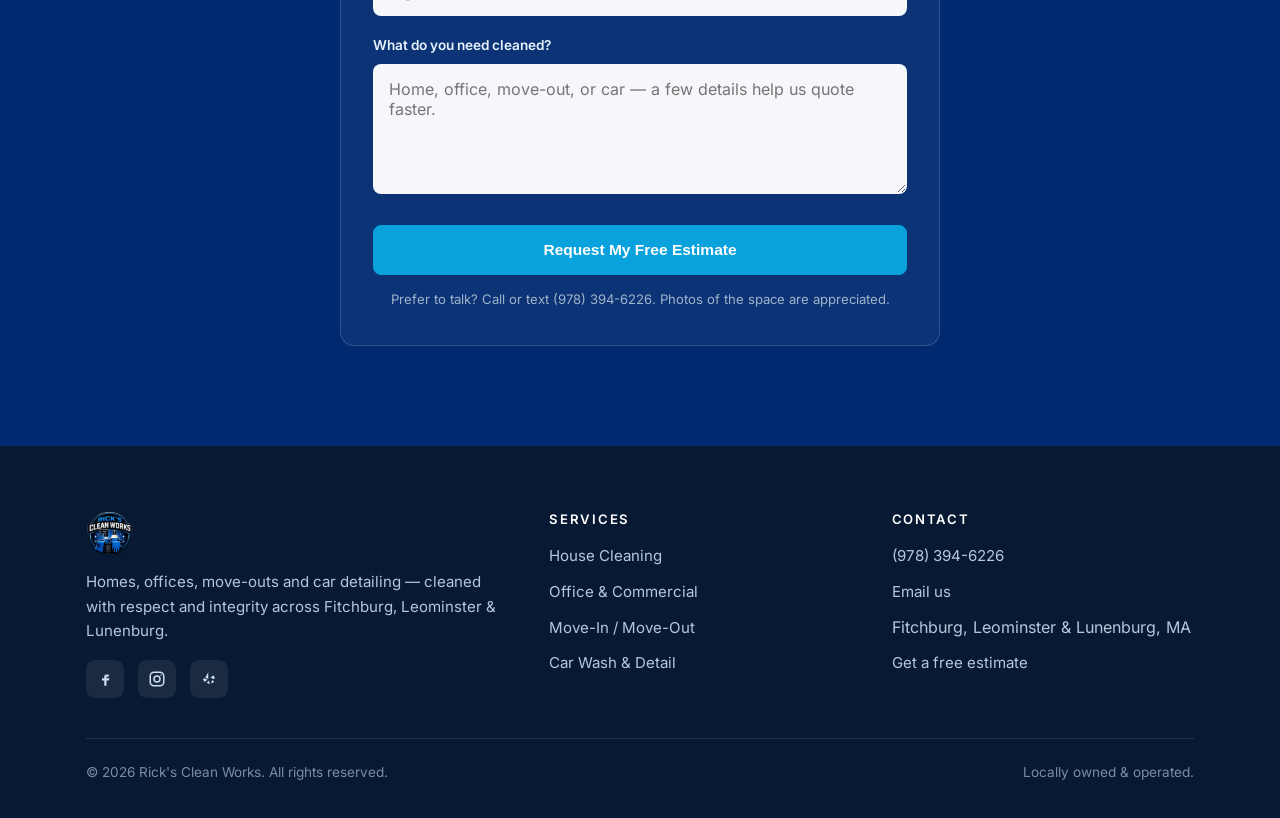
==== commit cd8bbd73: "Perf: kill render-blocking fonts/CSS, ship WebP images Lighthouse homepage performance was 76, with " ====
--- a/about.html
+++ b/about.html
@@ -15,10 +15,87 @@
 <meta name="twitter:title" content="About Rick's Clean Works | Fitchburg, MA Cleaning Company">
 <meta name="twitter:description" content="Locally owned, bonded & insured cleaning and detailing in Fitchburg, MA.">
 <meta name="twitter:image" content="https://www.rickscleanworks.com/assets/og-image.jpg">
-<link rel="preconnect" href="https://fonts.googleapis.com">
-<link rel="preconnect" href="https://fonts.gstatic.com" crossorigin>
-<link href="https://fonts.googleapis.com/css2?family=Fraunces:opsz,wght@9..144,400;9..144,500;9..144,600&family=Inter:wght@300;400;500;600&display=swap" rel="stylesheet">
-<link rel="stylesheet" href="styles.css">
+<link rel="preload" href="assets/fonts/inter-latin.woff2" as="font" type="font/woff2" crossorigin>
+<link rel="preload" href="assets/fonts/fraunces-latin.woff2" as="font" type="font/woff2" crossorigin>
+<style>
+@font-face{font-family:'Fraunces';font-style:normal;font-weight:400 600;font-display:swap;src:url(assets/fonts/fraunces-latin.woff2) format('woff2');unicode-range:U+0000-00FF,U+0131,U+0152-0153,U+02BB-02BC,U+02C6,U+02DA,U+02DC,U+0304,U+0308,U+0329,U+2000-206F,U+20AC,U+2122,U+2191,U+2193,U+2212,U+2215,U+FEFF,U+FFFD}
+@font-face{font-family:'Fraunces';font-style:normal;font-weight:400 600;font-display:swap;src:url(assets/fonts/fraunces-latin-ext.woff2) format('woff2');unicode-range:U+0100-02BA,U+02BD-02C5,U+02C7-02CC,U+02CE-02D7,U+02DD-02FF,U+0304,U+0308,U+0329,U+1D00-1DBF,U+1E00-1E9F,U+1EF2-1EFF,U+2020,U+20A0-20AB,U+20AD-20C0,U+2113,U+2C60-2C7F,U+A720-A7FF}
+@font-face{font-family:'Inter';font-style:normal;font-weight:300 600;font-display:swap;src:url(assets/fonts/inter-latin.woff2) format('woff2');unicode-range:U+0000-00FF,U+0131,U+0152-0153,U+02BB-02BC,U+02C6,U+02DA,U+02DC,U+0304,U+0308,U+0329,U+2000-206F,U+20AC,U+2122,U+2191,U+2193,U+2212,U+2215,U+FEFF,U+FFFD}
+@font-face{font-family:'Inter';font-style:normal;font-weight:300 600;font-display:swap;src:url(assets/fonts/inter-latin-ext.woff2) format('woff2');unicode-range:U+0100-02BA,U+02BD-02C5,U+02C7-02CC,U+02CE-02D7,U+02DD-02FF,U+0304,U+0308,U+0329,U+1D00-1DBF,U+1E00-1E9F,U+1EF2-1EFF,U+2020,U+20A0-20AB,U+20AD-20C0,U+2113,U+2C60-2C7F,U+A720-A7FF}
+:root{--bg:#f4f5f7;--surface:#fff;--surface-2:#eef1f5;--text:#0f1b2d;--muted:#57626f;--primary:#002970;--primary-soft:#0b3d8f;--accent:#09a2dd;--accent-dark:#0b84b8;--line:#dfe4ea;--star:#e0a63c;--max:1160px;--radius:14px;--shadow:0 18px 40px rgba(0,41,112,.12);--shadow-sm:0 8px 20px rgba(0,41,112,.08)}
+*{box-sizing:border-box;margin:0;padding:0}
+html{scroll-behavior:smooth}
+body{font-family:'Inter',system-ui,-apple-system,sans-serif;color:var(--text);background:var(--bg);line-height:1.65;-webkit-font-smoothing:antialiased;text-rendering:optimizeLegibility}
+h1,h2,h3,h4{font-family:'Fraunces','Georgia',serif;font-weight:500;line-height:1.08;letter-spacing:-.015em;text-wrap:balance;color:var(--primary)}
+a{color:inherit;text-decoration:none}
+img{max-width:100%;height:auto;display:block}
+ul{list-style:none}
+.wrap{max-width:var(--max);margin:0 auto;padding:0 26px}
+.wrap-narrow{max-width:820px;margin:0 auto;padding:0 26px}
+section{padding:100px 0}
+.eyebrow{display:inline-block;text-transform:uppercase;letter-spacing:.18em;font-size:.75rem;font-weight:600;color:var(--accent);margin-bottom:16px}
+h1{font-size:clamp(2.6rem,6vw,4.6rem)}
+h2{font-size:clamp(1.9rem,4vw,3.1rem);margin-bottom:20px}
+h3{font-size:1.4rem;margin-bottom:10px}
+.lead{font-size:1.2rem;color:var(--muted);max-width:640px;margin:20px 0 34px}
+.section-intro{font-size:1.12rem;color:var(--muted);max-width:640px;margin-bottom:14px}
+.center{text-align:center}
+.center .lead,.center .section-intro{margin-left:auto;margin-right:auto}
+.skip{position:absolute;left:-9999px}
+.skip:focus{left:12px;top:12px;background:var(--primary);color:#fff;padding:12px 18px;border-radius:8px;z-index:200}
+.btn{display:inline-flex;align-items:center;gap:9px;padding:15px 30px;border-radius:8px;font-weight:600;font-size:.97rem;cursor:pointer;border:1.6px solid var(--primary);transition:transform .2s ease,background .2s ease,color .2s ease,border-color .2s ease;touch-action:manipulation}
+.btn:focus-visible{outline:3px solid var(--accent);outline-offset:3px}
+.btn-primary{background:var(--primary);color:#fff}
+.btn-accent{background:var(--accent);color:#fff;border-color:var(--accent)}
+.btn-ghost{background:transparent;color:var(--primary)}
+.btn-lg{padding:17px 36px;font-size:1.02rem}
+.site{position:sticky;top:0;z-index:100;background:rgba(244,245,247,.88);backdrop-filter:blur(10px);border-bottom:1px solid var(--line)}
+.nav{display:flex;align-items:center;justify-content:space-between;height:78px;gap:20px}
+.brand{display:flex;align-items:center;gap:12px;font-family:'Fraunces',serif;font-size:1.32rem;font-weight:600;color:var(--primary);letter-spacing:-.01em}
+.brand img{height:42px;width:auto}
+.nav-links{display:flex;align-items:center;gap:30px}
+.nav-links a{font-weight:500;font-size:.97rem}
+.nav-links a.active{color:var(--accent)}
+.menu-toggle{display:none;font-size:1.6rem;background:none;border:0;cursor:pointer;color:var(--primary);line-height:1;padding:6px}
+.call-mini{display:none}
+.hero{position:relative;color:#fff;text-align:left;overflow:hidden}
+.hero .bg{position:absolute;inset:0;z-index:0}
+.hero .bg img{width:100%;height:100%;object-fit:cover}
+.hero .bg::after{content:"";position:absolute;inset:0;background:linear-gradient(105deg,rgba(0,20,54,.92) 0%,rgba(0,32,84,.80) 45%,rgba(0,41,112,.58) 100%)}
+.hero .wrap{position:relative;z-index:1;padding-top:112px;padding-bottom:112px}
+.hero h1{color:#fff;max-width:14ch}
+.hero .lead{color:#dce8f5;max-width:560px}
+.hero .eyebrow{color:#6cc7ef}
+.hero-split{display:grid;grid-template-columns:1.05fr .95fr;gap:52px;align-items:center}
+.hero-copy{min-width:0}
+.logo-hero{position:relative;z-index:1;justify-self:center;width:min(100%,430px);animation:floaty 4.6s ease-in-out infinite;will-change:transform}
+.logo-hero::before{content:"";position:absolute;left:50%;top:50%;transform:translate(-50%,-50%);width:120%;height:120%;border-radius:50%;background:radial-gradient(circle,rgba(9,162,221,.30) 0%,rgba(0,41,112,.22) 46%,rgba(0,41,112,0) 70%);z-index:-1}
+.logo-hero img{width:100%;height:auto;display:block;filter:drop-shadow(0 22px 30px rgba(0,10,30,.55))}
+.logo-tagline{margin:16px auto 0;display:flex;align-items:center;justify-content:center;gap:14px;font-family:'Inter',sans-serif;font-weight:600;text-transform:uppercase;letter-spacing:.22em;font-size:clamp(.64rem,1.15vw,.86rem);color:#e4eefb;text-shadow:0 1px 6px rgba(0,10,30,.6);white-space:nowrap}
+.logo-tagline::before,.logo-tagline::after{content:"";height:1.5px;width:28px;flex:none;border-radius:2px}
+.logo-tagline::before{background:linear-gradient(90deg,rgba(108,199,239,0),#6cc7ef)}
+.logo-tagline::after{background:linear-gradient(90deg,#6cc7ef,rgba(108,199,239,0))}
+@keyframes floaty{0%,100%{transform:translateY(0)}50%{transform:translateY(-10px)}}
+.actions{display:flex;gap:14px;flex-wrap:wrap;align-items:center}
+.hero .btn-ghost{color:#fff;border-color:rgba(255,255,255,.6)}
+.trustbar{background:var(--primary);color:#e7f3fb;padding:26px 0}
+.trustbar .row{display:flex;flex-wrap:wrap;justify-content:center;align-items:center;gap:16px 44px;text-align:center}
+.trustbar .item{display:flex;align-items:center;gap:10px;font-size:.95rem;font-weight:500}
+.trustbar svg{flex:none;color:#6cc7ef}
+.trustbar .stars{color:var(--star);letter-spacing:2px}
+.page-hero{background:var(--primary);color:#fff;text-align:center;padding:88px 0 76px}
+.page-hero h1{color:#fff}
+.page-hero .eyebrow{color:#6cc7ef}
+.page-hero p{color:#cfe3f2;max-width:600px;margin:16px auto 0;font-size:1.12rem}
+.reveal{opacity:0;transform:translateY(18px);transition:opacity .6s ease,transform .6s ease}
+.reveal.in{opacity:1;transform:none}
+@media(max-width:1000px){.hero-split{gap:36px}.logo-hero{width:min(100%,340px)}}
+@media(max-width:860px){.hero-split{grid-template-columns:1fr;gap:40px;text-align:center}.hero h1,.hero .lead{max-width:none;margin-left:auto;margin-right:auto}.hero .actions{justify-content:center}.logo-hero{width:min(78%,300px)}}
+@media(max-width:640px){section{padding:66px 0}.hero .wrap{padding-top:38px;padding-bottom:64px}.hero h1{font-size:clamp(2.1rem,8.5vw,2.6rem)}.hero .eyebrow{margin-bottom:10px}.hero .lead{font-size:1.04rem;margin:14px 0 22px}.hero .actions{gap:10px}.hero .btn-lg{padding:15px 26px;font-size:.98rem}.page-hero{padding:46px 0 42px}.page-hero p{font-size:1rem;margin-top:12px}.brand{font-size:1.12rem;gap:9px}.brand img{height:36px}.call-mini{display:flex;align-items:center;justify-content:center;width:42px;height:42px;border-radius:50%;background:var(--accent);color:#fff;flex:none;margin-left:auto}.menu-toggle{display:block;margin-left:2px}.nav-links{display:none}}
+@media(prefers-reduced-motion:reduce){*{transition:none!important;animation:none!important;scroll-behavior:auto!important}.reveal{opacity:1;transform:none}}
+</style>
+<link rel="preload" href="styles.css?v=20260726" as="style" onload="this.onload=null;this.rel='stylesheet'">
+<noscript><link rel="stylesheet" href="styles.css?v=20260726"></noscript>
 <script type="application/ld+json">
 {
   "@context": "https://schema.org",
@@ -56,6 +133,7 @@
       <a class="link" href="contact.html">Contact</a>
       <a class="btn btn-accent" href="tel:+19783946226">Call (978) 394-6226</a>
     </nav>
+    <a class="call-mini" href="tel:+19783946226" aria-label="Call Rick's Clean Works at (978) 394-6226"><svg width="19" height="19" viewBox="0 0 24 24" fill="none" stroke="currentColor" stroke-width="2" stroke-linecap="round" stroke-linejoin="round" aria-hidden="true"><path d="M22 16.9v3a2 2 0 0 1-2.2 2 19.8 19.8 0 0 1-8.6-3 19.5 19.5 0 0 1-6-6 19.8 19.8 0 0 1-3-8.6A2 2 0 0 1 4.1 2H7a2 2 0 0 1 2 1.7c.1 1 .4 1.9.7 2.8a2 2 0 0 1-.5 2.1L8 9.9a16 16 0 0 0 6 6l1.3-1.2a2 2 0 0 1 2.1-.5c.9.3 1.8.6 2.8.7A2 2 0 0 1 22 16.9z"/></svg></a>
     <button class="menu-toggle" aria-label="Open menu" aria-expanded="false">&#9776;</button>
   </div>
 </header>
@@ -71,7 +149,7 @@
 
   <section>
     <div class="wrap about-hero">
-      <div class="media"><img src="assets/about-rick-photo.jpg" alt="Rick's Clean Works owner ready to work" loading="lazy"></div>
+      <div class="media"><img src="assets/about-rick-photo.webp" alt="Rick's Clean Works owner ready to work" loading="lazy" width="519" height="516"></div>
       <div class="reveal">
         <p class="eyebrow">Our story</p>
         <h2>We love to clean</h2>
@@ -121,7 +199,7 @@
         <li><svg width="18" height="18" viewBox="0 0 24 24" fill="none" stroke="currentColor" stroke-width="2.4" stroke-linecap="round" stroke-linejoin="round" aria-hidden="true"><path d="M20 6 9 17l-5-5"/></svg> Attention to detail on every job</li>
       </ul>
       <div class="actions" style="justify-content:center;margin-top:30px">
-        <a class="btn btn-primary btn-lg" href="contact.html">Get a Free Estimate</a>
+        <a class="btn btn-primary btn-lg" href="contact.html#estimate">Get a Free Estimate</a>
         <a class="btn btn-ghost btn-lg" href="tel:+19783946226">Call (978) 394-6226</a>
       </div>
     </div>
@@ -167,7 +245,7 @@
   <div class="wrap">
     <div class="foot-grid">
       <div>
-        <img src="assets/logo-mark.png" alt="Rick's Clean Works logo">
+        <img src="assets/logo-mark.png" alt="Rick's Clean Works logo" width="142" height="132">
         <p>Homes, offices, move-outs and car detailing — cleaned with respect and integrity across Fitchburg, Leominster &amp; Lunenburg.</p>
         <div class="foot-social">
           <a href="https://facebook.com/profile.php?id=61590182191311" aria-label="Facebook" target="_blank" rel="noopener"><svg width="18" height="18" viewBox="0 0 24 24" fill="currentColor" aria-hidden="true"><path d="M14 9h3V6h-3c-2 0-3 1-3 3v2H8v3h3v7h3v-7h3l1-3h-4V9c0-.6.4-1 1-1z"/></svg></a>
@@ -190,7 +268,7 @@
           <li><a href="tel:+19783946226">(978) 394-6226</a></li>
           <li><a href="mailto:ricklulimachi@rickscleanworks.com">Email us</a></li>
           <li>Fitchburg, Leominster &amp; Lunenburg, MA</li>
-          <li><a href="contact.html">Get a free estimate</a></li>
+          <li><a href="contact.html#estimate">Get a free estimate</a></li>
         </ul>
       </div>
     </div>
--- a/styles.css
+++ b/styles.css
@@ -68,6 +68,7 @@
 .nav-links a.link:hover{color:var(--accent)}
 .nav-links a.active{color:var(--accent)}
 .menu-toggle{display:none;font-size:1.6rem;background:none;border:0;cursor:pointer;color:var(--primary);line-height:1;padding:6px}
+.call-mini{display:none}
 
 /* hero */
 .hero{position:relative;color:#fff;text-align:left;overflow:hidden}
@@ -85,6 +86,10 @@
 .logo-hero{position:relative;z-index:1;justify-self:center;width:min(100%,430px);animation:floaty 4.6s ease-in-out infinite;will-change:transform}
 .logo-hero::before{content:"";position:absolute;left:50%;top:50%;transform:translate(-50%,-50%);width:120%;height:120%;border-radius:50%;background:radial-gradient(circle,rgba(9,162,221,.30) 0%,rgba(0,41,112,.22) 46%,rgba(0,41,112,0) 70%);z-index:-1}
 .logo-hero img{width:100%;height:auto;display:block;filter:drop-shadow(0 22px 30px rgba(0,10,30,.55))}
+.logo-tagline{margin:16px auto 0;display:flex;align-items:center;justify-content:center;gap:14px;font-family:'Inter',sans-serif;font-weight:600;text-transform:uppercase;letter-spacing:.22em;font-size:clamp(.64rem,1.15vw,.86rem);color:#e4eefb;text-shadow:0 1px 6px rgba(0,10,30,.6);white-space:nowrap}
+.logo-tagline::before,.logo-tagline::after{content:"";height:1.5px;width:28px;flex:none;border-radius:2px}
+.logo-tagline::before{background:linear-gradient(90deg,rgba(108,199,239,0),#6cc7ef)}
+.logo-tagline::after{background:linear-gradient(90deg,#6cc7ef,rgba(108,199,239,0))}
 @keyframes floaty{0%,100%{transform:translateY(0)}50%{transform:translateY(-10px)}}
 .actions{display:flex;gap:14px;flex-wrap:wrap;align-items:center}
 .hero .btn-ghost{color:#fff;border-color:rgba(255,255,255,.6)}
@@ -172,6 +177,7 @@
 
 /* contact split */
 .contact-split{display:grid;grid-template-columns:1fr 1fr;gap:56px;align-items:start}
+#estimate{scroll-margin-top:96px}
 .contact-info h3{margin-bottom:6px}
 .contact-info .line{display:flex;gap:13px;align-items:flex-start;padding:14px 0;border-bottom:1px solid var(--line)}
 .contact-info .line svg{flex:none;color:var(--accent);margin-top:3px}
@@ -182,6 +188,10 @@
 .opts li{display:flex;gap:11px;align-items:flex-start;padding:7px 0;color:var(--text)}
 .opts svg{flex:none;color:var(--accent);margin-top:3px}
 
+@media(min-width:861px){
+  .contact-split .form-col{order:2}
+}
+
 /* about hero split */
 .about-hero{display:grid;grid-template-columns:1.05fr 1fr;gap:56px;align-items:center}
 .about-hero .media{border-radius:var(--radius);overflow:hidden;box-shadow:var(--shadow);aspect-ratio:4/5}
@@ -202,7 +212,7 @@
 .site-foot{background:#081a33;color:#b7c6db;padding:66px 0 34px}
 .foot-grid{display:grid;grid-template-columns:1.4fr 1fr 1fr;gap:40px;margin-bottom:40px}
 .foot-grid .brand{color:#fff;margin-bottom:14px}
-.foot-grid img{height:44px;margin-bottom:14px}
+.foot-grid img{height:44px;width:auto;margin-bottom:14px}
 .foot-grid h4{color:#fff;font-family:'Inter',sans-serif;font-size:.82rem;text-transform:uppercase;letter-spacing:.13em;margin-bottom:16px;font-weight:600}
 .foot-grid p,.foot-grid a{font-size:.94rem;color:#b7c6db}
 .foot-grid a:hover{color:#6cc7ef}
@@ -232,7 +242,19 @@
 }
 @media(max-width:640px){
   section{padding:66px 0}
-  .hero .wrap{padding-top:80px;padding-bottom:80px}
+  .hero .wrap{padding-top:38px;padding-bottom:64px}
+  .hero h1{font-size:clamp(2.1rem,8.5vw,2.6rem)}
+  .hero .eyebrow{margin-bottom:10px}
+  .hero .lead{font-size:1.04rem;margin:14px 0 22px}
+  .hero .actions{gap:10px}
+  .hero .btn-lg{padding:15px 26px;font-size:.98rem}
+  .page-hero{padding:46px 0 42px}
+  .page-hero p{font-size:1rem;margin-top:12px}
+  .brand{font-size:1.12rem;gap:9px}
+  .brand img{height:36px}
+  .call-mini{display:flex;align-items:center;justify-content:center;width:42px;height:42px;border-radius:50%;background:var(--accent);color:#fff;flex:none;margin-left:auto}
+  .call-mini:active{background:var(--accent-dark)}
+  .menu-toggle{margin-left:2px}
   .grid,.grid-2,.grid-3{grid-template-columns:1fr}
   .values{grid-template-columns:1fr}
   .badges{grid-template-columns:1fr}
--- a/styles.css
+++ b/styles.css
@@ -68,6 +68,7 @@
 .nav-links a.link:hover{color:var(--accent)}
 .nav-links a.active{color:var(--accent)}
 .menu-toggle{display:none;font-size:1.6rem;background:none;border:0;cursor:pointer;color:var(--primary);line-height:1;padding:6px}
+.call-mini{display:none}
 
 /* hero */
 .hero{position:relative;color:#fff;text-align:left;overflow:hidden}
@@ -85,6 +86,10 @@
 .logo-hero{position:relative;z-index:1;justify-self:center;width:min(100%,430px);animation:floaty 4.6s ease-in-out infinite;will-change:transform}
 .logo-hero::before{content:"";position:absolute;left:50%;top:50%;transform:translate(-50%,-50%);width:120%;height:120%;border-radius:50%;background:radial-gradient(circle,rgba(9,162,221,.30) 0%,rgba(0,41,112,.22) 46%,rgba(0,41,112,0) 70%);z-index:-1}
 .logo-hero img{width:100%;height:auto;display:block;filter:drop-shadow(0 22px 30px rgba(0,10,30,.55))}
+.logo-tagline{margin:16px auto 0;display:flex;align-items:center;justify-content:center;gap:14px;font-family:'Inter',sans-serif;font-weight:600;text-transform:uppercase;letter-spacing:.22em;font-size:clamp(.64rem,1.15vw,.86rem);color:#e4eefb;text-shadow:0 1px 6px rgba(0,10,30,.6);white-space:nowrap}
+.logo-tagline::before,.logo-tagline::after{content:"";height:1.5px;width:28px;flex:none;border-radius:2px}
+.logo-tagline::before{background:linear-gradient(90deg,rgba(108,199,239,0),#6cc7ef)}
+.logo-tagline::after{background:linear-gradient(90deg,#6cc7ef,rgba(108,199,239,0))}
 @keyframes floaty{0%,100%{transform:translateY(0)}50%{transform:translateY(-10px)}}
 .actions{display:flex;gap:14px;flex-wrap:wrap;align-items:center}
 .hero .btn-ghost{color:#fff;border-color:rgba(255,255,255,.6)}
@@ -172,6 +177,7 @@
 
 /* contact split */
 .contact-split{display:grid;grid-template-columns:1fr 1fr;gap:56px;align-items:start}
+#estimate{scroll-margin-top:96px}
 .contact-info h3{margin-bottom:6px}
 .contact-info .line{display:flex;gap:13px;align-items:flex-start;padding:14px 0;border-bottom:1px solid var(--line)}
 .contact-info .line svg{flex:none;color:var(--accent);margin-top:3px}
@@ -182,6 +188,10 @@
 .opts li{display:flex;gap:11px;align-items:flex-start;padding:7px 0;color:var(--text)}
 .opts svg{flex:none;color:var(--accent);margin-top:3px}
 
+@media(min-width:861px){
+  .contact-split .form-col{order:2}
+}
+
 /* about hero split */
 .about-hero{display:grid;grid-template-columns:1.05fr 1fr;gap:56px;align-items:center}
 .about-hero .media{border-radius:var(--radius);overflow:hidden;box-shadow:var(--shadow);aspect-ratio:4/5}
@@ -202,7 +212,7 @@
 .site-foot{background:#081a33;color:#b7c6db;padding:66px 0 34px}
 .foot-grid{display:grid;grid-template-columns:1.4fr 1fr 1fr;gap:40px;margin-bottom:40px}
 .foot-grid .brand{color:#fff;margin-bottom:14px}
-.foot-grid img{height:44px;margin-bottom:14px}
+.foot-grid img{height:44px;width:auto;margin-bottom:14px}
 .foot-grid h4{color:#fff;font-family:'Inter',sans-serif;font-size:.82rem;text-transform:uppercase;letter-spacing:.13em;margin-bottom:16px;font-weight:600}
 .foot-grid p,.foot-grid a{font-size:.94rem;color:#b7c6db}
 .foot-grid a:hover{color:#6cc7ef}
@@ -232,7 +242,19 @@
 }
 @media(max-width:640px){
   section{padding:66px 0}
-  .hero .wrap{padding-top:80px;padding-bottom:80px}
+  .hero .wrap{padding-top:38px;padding-bottom:64px}
+  .hero h1{font-size:clamp(2.1rem,8.5vw,2.6rem)}
+  .hero .eyebrow{margin-bottom:10px}
+  .hero .lead{font-size:1.04rem;margin:14px 0 22px}
+  .hero .actions{gap:10px}
+  .hero .btn-lg{padding:15px 26px;font-size:.98rem}
+  .page-hero{padding:46px 0 42px}
+  .page-hero p{font-size:1rem;margin-top:12px}
+  .brand{font-size:1.12rem;gap:9px}
+  .brand img{height:36px}
+  .call-mini{display:flex;align-items:center;justify-content:center;width:42px;height:42px;border-radius:50%;background:var(--accent);color:#fff;flex:none;margin-left:auto}
+  .call-mini:active{background:var(--accent-dark)}
+  .menu-toggle{margin-left:2px}
   .grid,.grid-2,.grid-3{grid-template-columns:1fr}
   .values{grid-template-columns:1fr}
   .badges{grid-template-columns:1fr}
